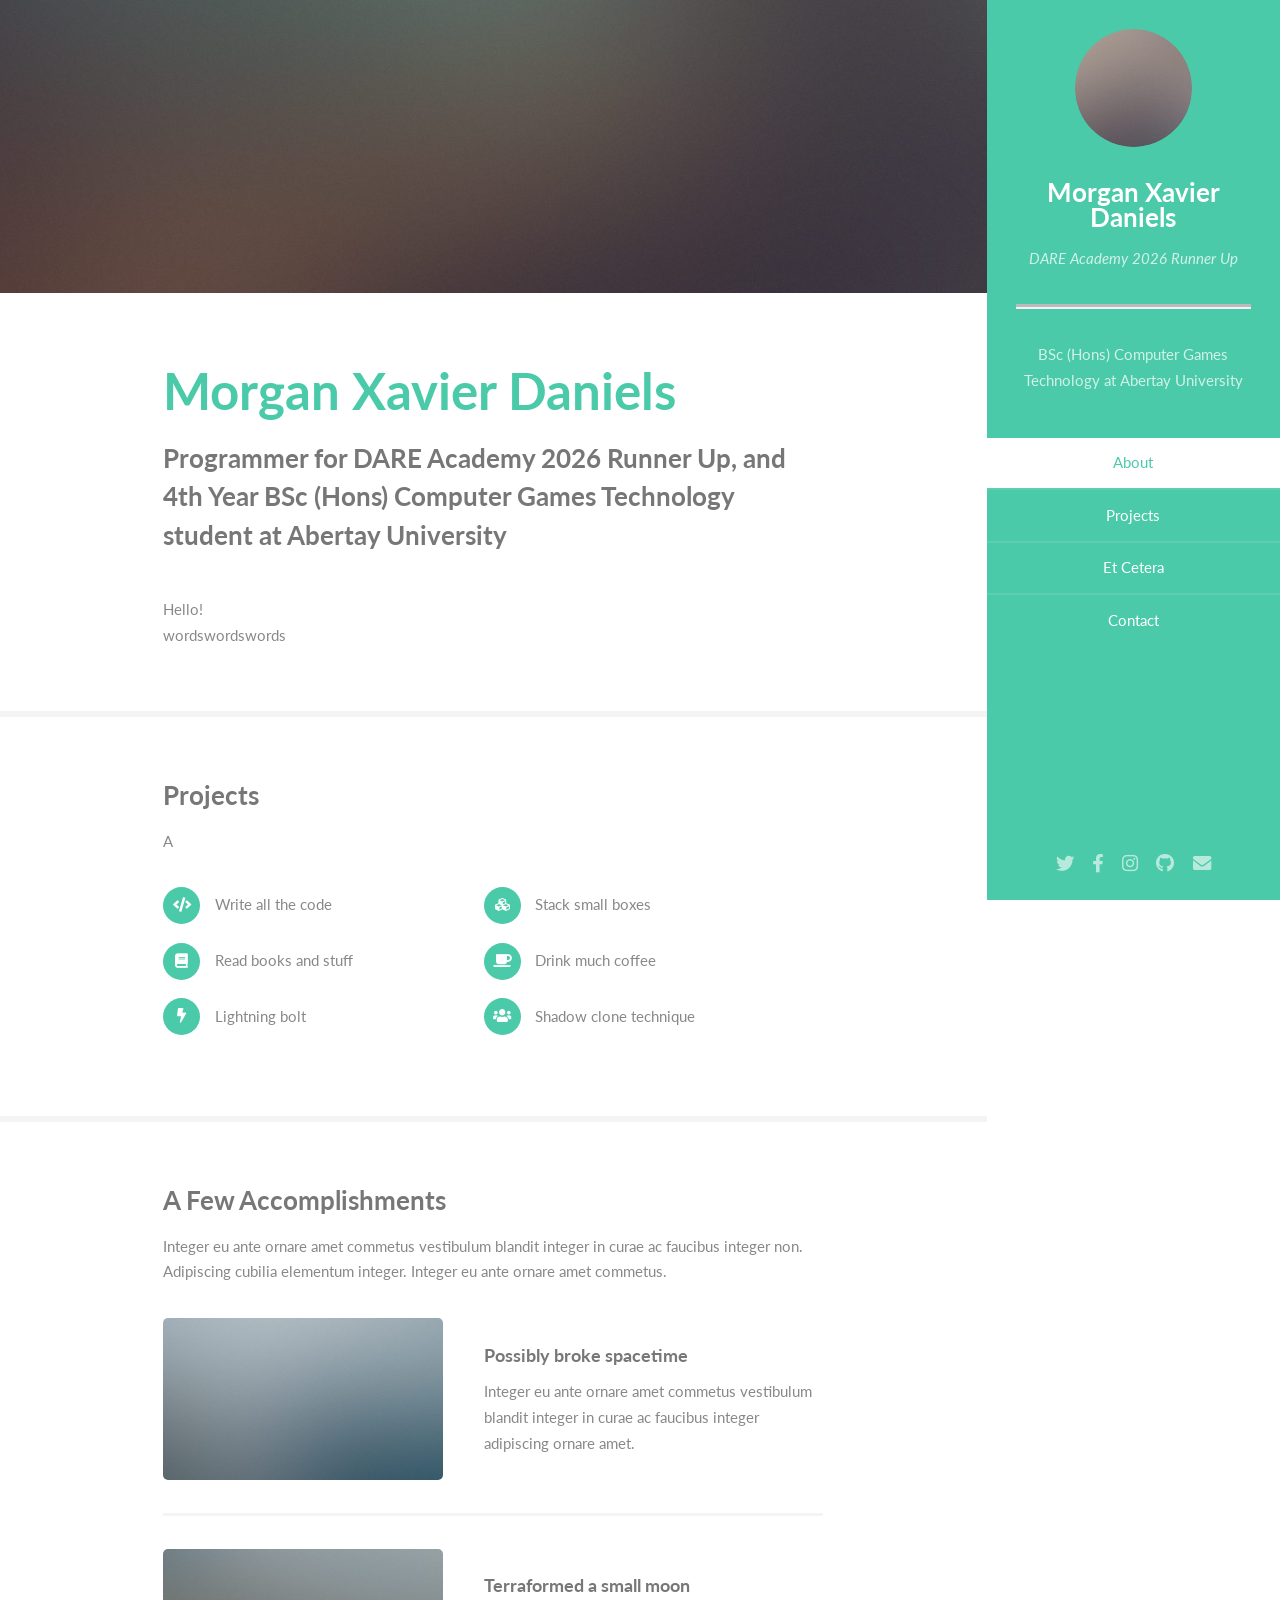
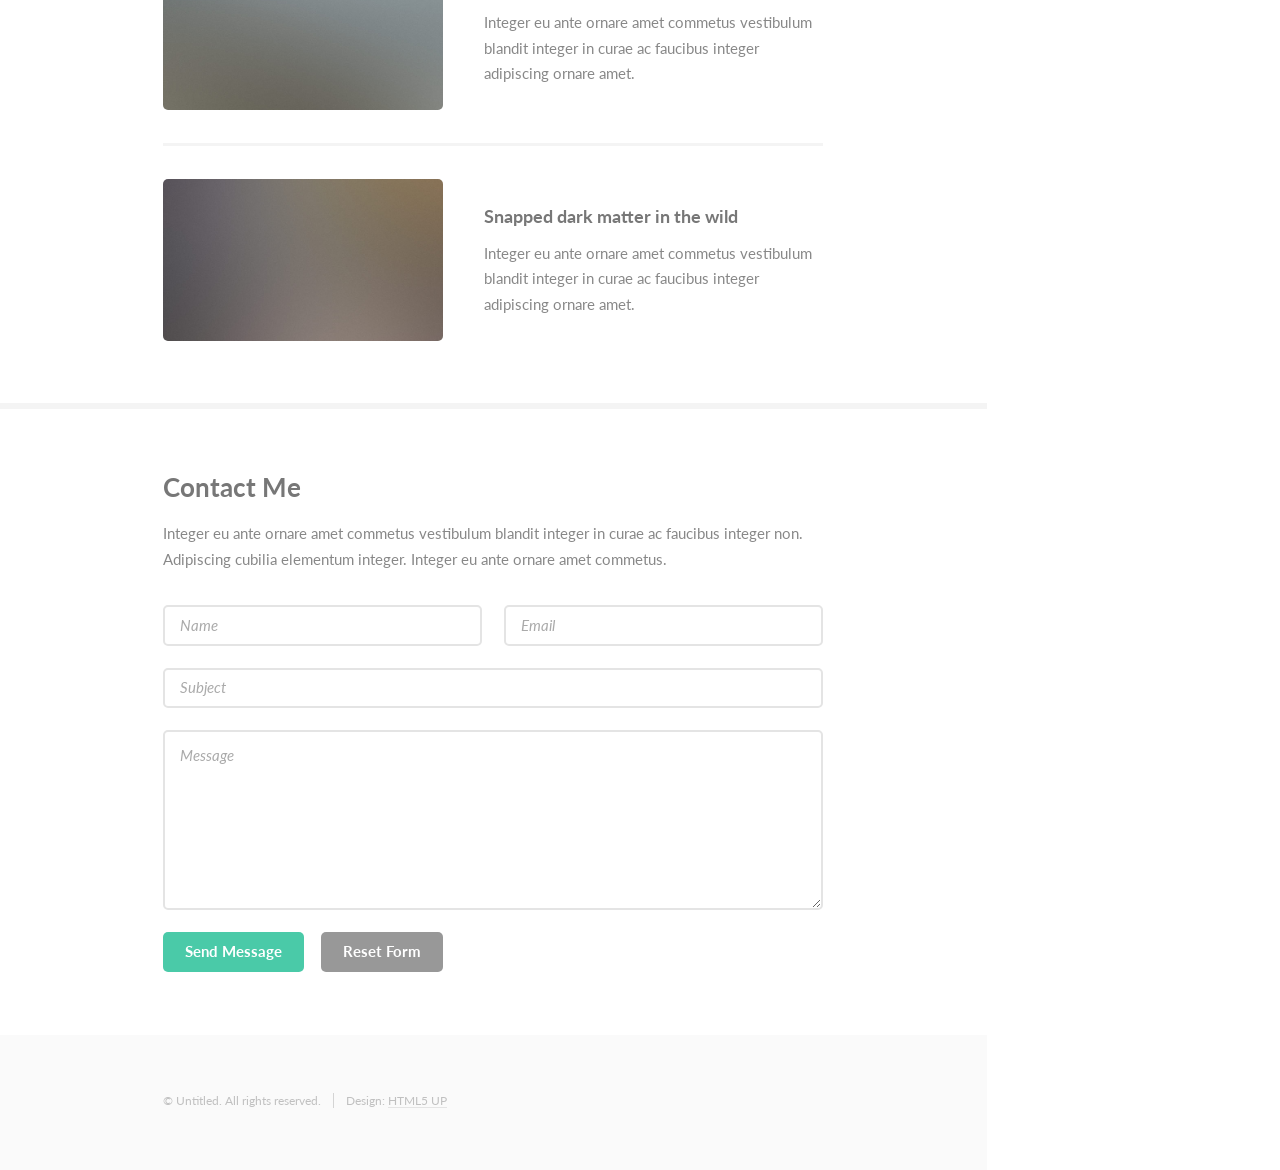
==== index.html @ 8566d4c2 "Update index.html Some text changes, testing that new divider change" ====
<!DOCTYPE HTML>
<!--
	Read Only by HTML5 UP
	html5up.net | @ajlkn
	Free for personal and commercial use under the CCA 3.0 license (html5up.net/license)
-->
<html>
	<head>
		<title>Read Only by HTML5 UP</title>
		<meta charset="utf-8" />
		<meta name="viewport" content="width=device-width, initial-scale=1, user-scalable=no" />
		<link rel="stylesheet" href="ReadOnly/assets/css/main.css" />
	</head>
	<body class="is-preload">

		<!-- Header -->
			<section id="header">
				<header>
					<span class="image avatar"><img src="ReadOnly/images/avatar.jpg" alt="" /></span>
					<h1 id="logo"><a href="#">Morgan Xavier Daniels</a></h1>
					<p>DARE Academy 2026 Runner Up<br />
					<hr class="IntroDivider">
					BSc (Hons) Computer Games Technology at Abertay University</p>
				</header>
				<nav id="nav">
					<ul>
						<li><a href="#one" class="active">About</a></li>
						<li><a href="#two">Projects</a></li>
						<li><a href="#three">Et Cetera</a></li>
						<li><a href="#four">Contact</a></li>
					</ul>
				</nav>
				<footer>
					<ul class="icons">
						<li><a href="#" class="icon brands fa-twitter"><span class="label">Twitter</span></a></li>
						<li><a href="#" class="icon brands fa-facebook-f"><span class="label">Facebook</span></a></li>
						<li><a href="#" class="icon brands fa-instagram"><span class="label">Instagram</span></a></li>
						<li><a href="#" class="icon brands fa-github"><span class="label">Github</span></a></li>
						<li><a href="#" class="icon solid fa-envelope"><span class="label">Email</span></a></li>
					</ul>
				</footer>
			</section>

		<!-- Wrapper -->
			<div id="wrapper">

				<!-- Main -->
					<div id="main">

						<!-- One -->
							<section id="one">
								<div class="image main" data-position="center">
									<img src="ReadOnly/images/banner.jpg" alt="" />
								</div>
								<div class="container">
									<header class="major">
										<h2>Morgan Xavier Daniels</h2>
										<p>Programmer for DARE Academy 2026 Runner Up, and 4th Year BSc (Hons) Computer Games Technology student at Abertay University<br /></p>
									</header>
									<p>Hello!<br/>wordswordswords</p>
								</div>
							</section>

						<!-- Two -->
							<section id="two">
								<div class="container">
									<h3>Projects</h3>
									<p>A </p>
									<ul class="feature-icons">
										<li class="icon solid fa-code">Write all the code</li>
										<li class="icon solid fa-cubes">Stack small boxes</li>
										<li class="icon solid fa-book">Read books and stuff</li>
										<li class="icon solid fa-coffee">Drink much coffee</li>
										<li class="icon solid fa-bolt">Lightning bolt</li>
										<li class="icon solid fa-users">Shadow clone technique</li>
									</ul>
								</div>
							</section>

						<!-- Three -->
							<section id="three">
								<div class="container">
									<h3>A Few Accomplishments</h3>
									<p>Integer eu ante ornare amet commetus vestibulum blandit integer in curae ac faucibus integer non. Adipiscing cubilia elementum integer. Integer eu ante ornare amet commetus.</p>
									<div class="features">
										<article>
											<a href="#" class="image"><img src="ReadOnly/images/pic01.jpg" alt="" /></a>
											<div class="inner">
												<h4>Possibly broke spacetime</h4>
												<p>Integer eu ante ornare amet commetus vestibulum blandit integer in curae ac faucibus integer adipiscing ornare amet.</p>
											</div>
										</article>
										<article>
											<a href="#" class="image"><img src="ReadOnly/images/pic02.jpg" alt="" /></a>
											<div class="inner">
												<h4>Terraformed a small moon</h4>
												<p>Integer eu ante ornare amet commetus vestibulum blandit integer in curae ac faucibus integer adipiscing ornare amet.</p>
											</div>
										</article>
										<article>
											<a href="#" class="image"><img src="ReadOnly/images/pic03.jpg" alt="" /></a>
											<div class="inner">
												<h4>Snapped dark matter in the wild</h4>
												<p>Integer eu ante ornare amet commetus vestibulum blandit integer in curae ac faucibus integer adipiscing ornare amet.</p>
											</div>
										</article>
									</div>
								</div>
							</section>

						<!-- Four -->
							<section id="four">
								<div class="container">
									<h3>Contact Me</h3>
									<p>Integer eu ante ornare amet commetus vestibulum blandit integer in curae ac faucibus integer non. Adipiscing cubilia elementum integer. Integer eu ante ornare amet commetus.</p>
									<form method="post" action="#">
										<div class="row gtr-uniform">
											<div class="col-6 col-12-xsmall"><input type="text" name="name" id="name" placeholder="Name" /></div>
											<div class="col-6 col-12-xsmall"><input type="email" name="email" id="email" placeholder="Email" /></div>
											<div class="col-12"><input type="text" name="subject" id="subject" placeholder="Subject" /></div>
											<div class="col-12"><textarea name="message" id="message" placeholder="Message" rows="6"></textarea></div>
											<div class="col-12">
												<ul class="actions">
													<li><input type="submit" class="primary" value="Send Message" /></li>
													<li><input type="reset" value="Reset Form" /></li>
												</ul>
											</div>
										</div>
									</form>
								</div>
							</section>

						<!-- Five -->
						<!--
							<section id="five">
								<div class="container">
									<h3>Elements</h3>

									<section>
            
										<h4>Text</h4>
										<p>This is <b>bold</b> and this is <strong>strong</strong>. This is <i>italic</i> and this is <em>emphasized</em>.
										This is <sup>superscript</sup> text and this is <sub>subscript</sub> text.
										This is <u>underlined</u> and this is code: <code>for (;;) { ... }</code>. Finally, <a href="#">this is a link</a>.</p>
										<hr />
										<header>
											<h4>Heading with a Subtitle</h4>
											<p>Lorem ipsum dolor sit amet nullam id egestas urna aliquam</p>
										</header>
										<p>Nunc lacinia ante nunc ac lobortis. Interdum adipiscing gravida odio porttitor sem non mi integer non faucibus ornare mi ut ante amet placerat aliquet. Volutpat eu sed ante lacinia sapien lorem accumsan varius montes viverra nibh in adipiscing blandit tempus accumsan.</p>
										<header>
											<h5>Heading with a Subtitle</h5>
											<p>Lorem ipsum dolor sit amet nullam id egestas urna aliquam</p>
										</header>
										<p>Nunc lacinia ante nunc ac lobortis. Interdum adipiscing gravida odio porttitor sem non mi integer non faucibus ornare mi ut ante amet placerat aliquet. Volutpat eu sed ante lacinia sapien lorem accumsan varius montes viverra nibh in adipiscing blandit tempus accumsan.</p>
										<hr />
										<h2>Heading Level 2</h2>
										<h3>Heading Level 3</h3>
										<h4>Heading Level 4</h4>
										<h5>Heading Level 5</h5>
										<h6>Heading Level 6</h6>
										<hr />
										<h5>Blockquote</h5>
										<blockquote>Fringilla nisl. Donec accumsan interdum nisi, quis tincidunt felis sagittis eget tempus euismod. Vestibulum ante ipsum primis in faucibus vestibulum. Blandit adipiscing eu felis iaculis volutpat ac adipiscing accumsan faucibus. Vestibulum ante ipsum primis in faucibus lorem ipsum dolor sit amet nullam adipiscing eu felis.</blockquote>
										<h5>Preformatted</h5>
										<pre><code>i = 0;

while (!deck.isInOrder()) {
    print 'Iteration ' + i;
    deck.shuffle();
    i++;
}

print 'It took ' + i + ' iterations to sort the deck.';</code></pre>
									</section>

									<section>
										<h4>Lists</h4>
										<div class="row">
											<div class="col-6 col-12-xsmall">
												<h5>Unordered</h5>
												<ul>
													<li>Dolor pulvinar etiam magna etiam.</li>
													<li>Sagittis adipiscing lorem eleifend.</li>
													<li>Felis enim feugiat dolore viverra.</li>
												</ul>
												<h5>Alternate</h5>
												<ul class="alt">
													<li>Dolor pulvinar etiam magna etiam.</li>
													<li>Sagittis adipiscing lorem eleifend.</li>
													<li>Felis enim feugiat dolore viverra.</li>
												</ul>
											</div>
											<div class="col-6 col-12-xsmall">
												<h5>Ordered</h5>
												<ol>
													<li>Dolor pulvinar etiam magna etiam.</li>
													<li>Etiam vel felis at lorem sed viverra.</li>
													<li>Felis enim feugiat dolore viverra.</li>
													<li>Dolor pulvinar etiam magna etiam.</li>
													<li>Etiam vel felis at lorem sed viverra.</li>
													<li>Felis enim feugiat dolore viverra.</li>
												</ol>
												<h5>Icons</h5>
												<ul class="icons">
													<li><a href="#" class="icon brands fa-twitter"><span class="label">Twitter</span></a></li>
													<li><a href="#" class="icon brands fa-facebook-f"><span class="label">Facebook</span></a></li>
													<li><a href="#" class="icon brands fa-instagram"><span class="label">Instagram</span></a></li>
													<li><a href="#" class="icon brands fa-github"><span class="label">Github</span></a></li>
													<li><a href="#" class="icon brands fa-dribbble"><span class="label">Dribbble</span></a></li>
													<li><a href="#" class="icon brands fa-tumblr"><span class="label">Tumblr</span></a></li>
												</ul>
											</div>
										</div>
										<h5>Actions</h5>
										<ul class="actions">
											<li><a href="#" class="button primary">Default</a></li>
											<li><a href="#" class="button">Default</a></li>
											<li><a href="#" class="button alt">Default</a></li>
										</ul>
										<ul class="actions small">
											<li><a href="#" class="button primary small">Small</a></li>
											<li><a href="#" class="button small">Small</a></li>
											<li><a href="#" class="button alt small">Small</a></li>
										</ul>
										<div class="row">
											<div class="col-3 col-6-medium col-12-xsmall">
												<ul class="actions stacked">
													<li><a href="#" class="button primary">Default</a></li>
													<li><a href="#" class="button">Default</a></li>
													<li><a href="#" class="button alt">Default</a></li>
												</ul>
											</div>
											<div class="col-3 col-6 col-12-xsmall">
												<ul class="actions stacked">
													<li><a href="#" class="button primary small">Small</a></li>
													<li><a href="#" class="button small">Small</a></li>
													<li><a href="#" class="button alt small">Small</a></li>
												</ul>
											</div>
											<div class="col-3 col-6-medium col-12-xsmall">
												<ul class="actions stacked">
													<li><a href="#" class="button primary fit">Default</a></li>
													<li><a href="#" class="button fit">Default</a></li>
													<li><a href="#" class="button alt fit">Default</a></li>
												</ul>
											</div>
											<div class="col-3 col-6-medium col-12-xsmall">
												<ul class="actions stacked">
													<li><a href="#" class="button primary small fit">Small</a></li>
													<li><a href="#" class="button small fit">Small</a></li>
													<li><a href="#" class="button alt small fit">Small</a></li>
												</ul>
											</div>
										</div>
									</section>

									<section>
										<h4>Table</h4>
										<h5>Default</h5>
										<div class="table-wrapper">
											<table>
												<thead>
													<tr>
														<th>Name</th>
														<th>Description</th>
														<th>Price</th>
													</tr>
												</thead>
												<tbody>
													<tr>
														<td>Item One</td>
														<td>Ante turpis integer aliquet porttitor.</td>
														<td>29.99</td>
													</tr>
													<tr>
														<td>Item Two</td>
														<td>Vis ac commodo adipiscing arcu aliquet.</td>
														<td>19.99</td>
													</tr>
													<tr>
														<td>Item Three</td>
														<td> Morbi faucibus arcu accumsan lorem.</td>
														<td>29.99</td>
													</tr>
													<tr>
														<td>Item Four</td>
														<td>Vitae integer tempus condimentum.</td>
														<td>19.99</td>
													</tr>
													<tr>
														<td>Item Five</td>
														<td>Ante turpis integer aliquet porttitor.</td>
														<td>29.99</td>
													</tr>
												</tbody>
												<tfoot>
													<tr>
														<td colspan="2"></td>
														<td>100.00</td>
													</tr>
												</tfoot>
											</table>
										</div>

										<h5>Alternate</h5>
										<div class="table-wrapper">
											<table class="alt">
												<thead>
													<tr>
														<th>Name</th>
														<th>Description</th>
														<th>Price</th>
													</tr>
												</thead>
												<tbody>
													<tr>
														<td>Item One</td>
														<td>Ante turpis integer aliquet porttitor.</td>
														<td>29.99</td>
													</tr>
													<tr>
														<td>Item Two</td>
														<td>Vis ac commodo adipiscing arcu aliquet.</td>
														<td>19.99</td>
													</tr>
													<tr>
														<td>Item Three</td>
														<td> Morbi faucibus arcu accumsan lorem.</td>
														<td>29.99</td>
													</tr>
													<tr>
														<td>Item Four</td>
														<td>Vitae integer tempus condimentum.</td>
														<td>19.99</td>
													</tr>
													<tr>
														<td>Item Five</td>
														<td>Ante turpis integer aliquet porttitor.</td>
														<td>29.99</td>
													</tr>
												</tbody>
												<tfoot>
													<tr>
														<td colspan="2"></td>
														<td>100.00</td>
													</tr>
												</tfoot>
											</table>
										</div>
									</section>

									<section>
										<h4>Buttons</h4>
										<ul class="actions">
											<li><a href="#" class="button primary">Primary</a></li>
											<li><a href="#" class="button">Default</a></li>
											<li><a href="#" class="button alt">Alternate</a></li>
										</ul>
										<ul class="actions">
											<li><a href="#" class="button primary large">Large</a></li>
											<li><a href="#" class="button">Default</a></li>
											<li><a href="#" class="button alt small">Small</a></li>
										</ul>
										<ul class="actions fit">
											<li><a href="#" class="button primary fit">Fit</a></li>
											<li><a href="#" class="button fit">Fit</a></li>
											<li><a href="#" class="button alt fit">Fit</a></li>
										</ul>
										<ul class="actions fit small">
											<li><a href="#" class="button primary fit small">Fit + Small</a></li>
											<li><a href="#" class="button fit small">Fit + Small</a></li>
											<li><a href="#" class="button alt fit small">Fit + Small</a></li>
										</ul>
										<ul class="actions">
											<li><a href="#" class="button primary icon solid fa-download">Icon</a></li>
											<li><a href="#" class="button icon solid fa-download">Icon</a></li>
											<li><a href="#" class="button alt icon solid fa-check">Icon</a></li>
										</ul>
										<ul class="actions">
											<li><span class="button primary disabled">Primary</span></li>
											<li><span class="button disabled">Default</span></li>
											<li><span class="button alt disabled">Alternate</span></li>
										</ul>
									</section>

									<section>
										<h4>Form</h4>
										<form method="post" action="#">
											<div class="row gtr-uniform">
												<div class="col-6 col-12-xsmall">
													<input type="text" name="demo-name" id="demo-name" value="" placeholder="Name" />
												</div>
												<div class="col-6 col-12-xsmall">
													<input type="email" name="demo-email" id="demo-email" value="" placeholder="Email" />
												</div>
												<div class="col-12">
													<select name="demo-category" id="demo-category">
														<option value="">- Category -</option>
														<option value="1">Manufacturing</option>
														<option value="1">Shipping</option>
														<option value="1">Administration</option>
														<option value="1">Human Resources</option>
													</select>
												</div>
												<div class="col-4 col-12-medium">
													<input type="radio" id="demo-priority-low" name="demo-priority" checked>
													<label for="demo-priority-low">Low Priority</label>
												</div>
												<div class="col-4 col-12-medium">
													<input type="radio" id="demo-priority-normal" name="demo-priority">
													<label for="demo-priority-normal">Normal Priority</label>
												</div>
												<div class="col-4 col-12-medium">
													<input type="radio" id="demo-priority-high" name="demo-priority">
													<label for="demo-priority-high">High Priority</label>
												</div>
												<div class="col-6 col-12-medium">
													<input type="checkbox" id="demo-copy" name="demo-copy">
													<label for="demo-copy">Email me a copy of this message</label>
												</div>
												<div class="col-6 col-12-medium">
													<input type="checkbox" id="demo-human" name="demo-human" checked>
													<label for="demo-human">I am a human and not a robot</label>
												</div>
												<div class="col-12">
													<textarea name="demo-message" id="demo-message" placeholder="Enter your message" rows="6"></textarea>
												</div>
												<div class="col-12">
													<ul class="actions">
														<li><input type="submit" value="Send Message" /></li>
														<li><input type="reset" value="Reset" class="alt" /></li>
													</ul>
												</div>
											</div>
										</form>
									</section>

									<section>
										<h4>Image</h4>
										<h5>Fit</h5>
										<span class="image fit"><img src="ReadOnly/images/banner.jpg" alt="" /></span>
										<div class="box alt">
											<div class="row gtr-50 gtr-uniform">
												<div class="col-4"><span class="image fit"><img src="ReadOnly/images/pic01.jpg" alt="" /></span></div>
												<div class="col-4"><span class="image fit"><img src="ReadOnly/images/pic02.jpg" alt="" /></span></div>
												<div class="col-4"><span class="image fit"><img src="ReadOnly/images/pic03.jpg" alt="" /></span></div>
												<div class="col-4"><span class="image fit"><img src="ReadOnly/images/pic02.jpg" alt="" /></span></div>
												<div class="col-4"><span class="image fit"><img src="ReadOnly/images/pic03.jpg" alt="" /></span></div>
												<div class="col-4"><span class="image fit"><img src="ReadOnly/images/pic01.jpg" alt="" /></span></div>
												<div class="col-4"><span class="image fit"><img src="ReadOnly/images/pic03.jpg" alt="" /></span></div>
												<div class="col-4"><span class="image fit"><img src="ReadOnly/images/pic01.jpg" alt="" /></span></div>
												<div class="col-4"><span class="image fit"><img src="ReadOnly/images/pic02.jpg" alt="" /></span></div>
											</div>
										</div>
										<h5>Left &amp; Right</h5>
										<p><span class="image left"><img src="ReadOnly/images/avatar.jpg" alt="" /></span>Fringilla nisl. Donec accumsan interdum nisi, quis tincidunt felis sagittis eget. tempus euismod. Vestibulum ante ipsum primis in faucibus vestibulum. Blandit adipiscing eu felis iaculis volutpat ac adipiscing accumsan eu faucibus. Integer ac pellentesque praesent tincidunt felis sagittis eget. tempus euismod. Vestibulum ante ipsum primis in faucibus vestibulum. Blandit adipiscing eu felis iaculis volutpat ac adipiscing accumsan eu faucibus. Integer ac pellentesque praesent. Donec accumsan interdum nisi, quis tincidunt felis sagittis eget. tempus euismod. Vestibulum ante ipsum primis in faucibus vestibulum. Blandit adipiscing eu felis iaculis volutpat ac adipiscing accumsan eu faucibus. Integer ac pellentesque praesent tincidunt felis sagittis eget. tempus euismod. Vestibulum ante ipsum primis in faucibus vestibulum. Blandit adipiscing eu felis iaculis volutpat ac adipiscing accumsan eu faucibus. Integer ac pellentesque praesent.</p>
										<p><span class="image right"><img src="ReadOnly/images/avatar.jpg" alt="" /></span>Fringilla nisl. Donec accumsan interdum nisi, quis tincidunt felis sagittis eget. tempus euismod. Vestibulum ante ipsum primis in faucibus vestibulum. Blandit adipiscing eu felis iaculis volutpat ac adipiscing accumsan eu faucibus. Integer ac pellentesque praesent tincidunt felis sagittis eget. tempus euismod. Vestibulum ante ipsum primis in faucibus vestibulum. Blandit adipiscing eu felis iaculis volutpat ac adipiscing accumsan eu faucibus. Integer ac pellentesque praesent. Donec accumsan interdum nisi, quis tincidunt felis sagittis eget. tempus euismod. Vestibulum ante ipsum primis in faucibus vestibulum. Blandit adipiscing eu felis iaculis volutpat ac adipiscing accumsan eu faucibus. Integer ac pellentesque praesent tincidunt felis sagittis eget. tempus euismod. Vestibulum ante ipsum primis in faucibus vestibulum. Blandit adipiscing eu felis iaculis volutpat ac adipiscing accumsan eu faucibus. Integer ac pellentesque praesent.</p>
									</section>

								</div>
							</section>
						-->

					</div>

				<!-- Footer -->
					<section id="footer">
						<div class="container">
							<ul class="copyright">
								<li>&copy; Untitled. All rights reserved.</li><li>Design: <a href="http://html5up.net">HTML5 UP</a></li>
							</ul>
						</div>
					</section>

			</div>

		<!-- Scripts -->
			<script src="ReadOnly/assets/js/jquery.min.js"></script>
			<script src="ReadOnly/assets/js/jquery.scrollex.min.js"></script>
			<script src="ReadOnly,assets/js/jquery.scrolly.min.js"></script>
			<script src="ReadOnly/assets/js/browser.min.js"></script>
			<script src="ReadOnly/assets/js/breakpoints.min.js"></script>
			<script src="ReadOnly/assets/js/util.js"></script>
			<script src="ReadOnly/assets/js/main.js"></script>

	</body>
</html>
---- ReadOnly/assets/css/main.css ----
@import url("fontawesome-all.min.css");
@import url("https://fonts.googleapis.com/css?family=Lato:400,400italic,700,700italic|Source+Code+Pro:400");

/*
	Read Only by HTML5 UP
	html5up.net | @ajlkn
	Free for personal and commercial use under the CCA 3.0 license (html5up.net/license)
*/

html, body, div, span, applet, object,
iframe, h1, h2, h3, h4, h5, h6, p, blockquote,
pre, a, abbr, acronym, address, big, cite,
code, del, dfn, em, img, ins, kbd, q, s, samp,
small, strike, strong, sub, sup, tt, var, b,
u, i, center, dl, dt, dd, ol, ul, li, fieldset,
form, label, legend, table, caption, tbody,
tfoot, thead, tr, th, td, article, aside,
canvas, details, embed, figure, figcaption,
footer, header, hgroup, menu, nav, output, ruby,
section, summary, time, mark, audio, video {
	margin: 0;
	padding: 0;
	border: 0;
	font-size: 100%;
	font: inherit;
	vertical-align: baseline;}

article, aside, details, figcaption, figure,
footer, header, hgroup, menu, nav, section {
	display: block;}

hr.IntroDivider /*Added this as rather than sift through a bunch of uncommented classes, id rather do one I dont need to find and just know it does what it says on the tin.*/
{
	border-top: 3px solid #bbb;
}

body {
	line-height: 1;
}

ol, ul {
	list-style: none;
}

blockquote, q {
	quotes: none;
}

	blockquote:before, blockquote:after, q:before, q:after {
		content: '';
		content: none;
	}

table {
	border-collapse: collapse;
	border-spacing: 0;
}

body {
	-webkit-text-size-adjust: none;
}

mark {
	background-color: transparent;
	color: inherit;
}

input::-moz-focus-inner {
	border: 0;
	padding: 0;
}

input, select, textarea {
	-moz-appearance: none;
	-webkit-appearance: none;
	-ms-appearance: none;
	appearance: none;
}

/* Basic */

	html {
		box-sizing: border-box;
	}

	*, *:before, *:after {
		box-sizing: inherit;
	}

	body {
		background: #fff;
	}

		body.is-preload *, body.is-preload *:before, body.is-preload *:after {
			-moz-animation: none !important;
			-webkit-animation: none !important;
			-ms-animation: none !important;
			animation: none !important;
			-moz-transition: none !important;
			-webkit-transition: none !important;
			-ms-transition: none !important;
			transition: none !important;
		}

	body, input, select, textarea {
		color: #888;
		font-family: "Lato", sans-serif;
		font-size: 16pt;
		font-weight: 400;
		line-height: 1.75em;
	}

	a {
		-moz-transition: color 0.2s ease-in-out, border-color 0.2s ease-in-out;
		-webkit-transition: color 0.2s ease-in-out, border-color 0.2s ease-in-out;
		-ms-transition: color 0.2s ease-in-out, border-color 0.2s ease-in-out;
		transition: color 0.2s ease-in-out, border-color 0.2s ease-in-out;
		border-bottom: solid 1px #e4e4e4;
		color: inherit;
		text-decoration: none;
	}

		a:hover {
			border-bottom-color: transparent;
			color: #4acaa8 !important;
		}

	strong, b {
		color: #777;
		font-weight: 700;
	}

	em, i {
		font-style: italic;
	}

	p {
		margin: 0 0 2.25em 0;
	}

	h1, h2, h3, h4, h5, h6 {
		color: #777;
		font-weight: 700;
		line-height: 1em;
		margin: 0 0 0.5625em 0;
	}

		h1 a, h2 a, h3 a, h4 a, h5 a, h6 a {
			border: 0;
			color: inherit;
			text-decoration: none;
		}

	h2 {
		font-size: 2em;
		line-height: 1.5em;
	}

	h3 {
		font-size: 1.75em;
		line-height: 1.5em;
	}

	h4 {
		font-size: 1.25em;
		line-height: 1.5em;
	}

	h5 {
		font-size: 0.9em;
		line-height: 1.5em;
	}

	h6 {
		font-size: 0.7em;
		line-height: 1.5em;
	}

	sub {
		font-size: 0.8em;
		position: relative;
		top: 0.5em;
	}

	sup {
		font-size: 0.8em;
		position: relative;
		top: -0.5em;
	}

	hr {
		border: 0;
		border-bottom: solid 2px #f4f4f4;
		margin: 2.25em 0;
	}

		hr.major {
			margin: 3.375em 0;
		}

	blockquote {
		border-left: solid 8px #e4e4e4;
		font-style: italic;
		margin: 0 0 2.25em 0;
		padding: 0.5em 0 0.5em 2em;
	}

	code {
		background: #555;
		border-radius: 5px;
		color: #fff;
		font-family: "Source Code Pro", monospace;
		font-size: 0.9em;
		margin: 0 0.25em;
		padding: 0.25em 0.65em;
	}

	pre {
		font-family: "Source Code Pro", monospace;
		font-size: 0.9em;
		margin: 0 0 2.25em 0;
	}

		pre code {
			-webkit-overflow-scrolling: touch;
			display: block;
			line-height: 1.5em;
			overflow-x: auto;
			padding: 1em 1.5em;
		}

	.align-left {
		text-align: left;
	}

	.align-center {
		text-align: center;
	}

	.align-right {
		text-align: right;
	}

/* Row */

	.row {
		display: flex;
		flex-wrap: wrap;
		box-sizing: border-box;
		align-items: stretch;
	}

		.row > * {
			box-sizing: border-box;
		}

		.row.gtr-uniform > * > :last-child {
			margin-bottom: 0;
		}

		.row.aln-left {
			justify-content: flex-start;
		}

		.row.aln-center {
			justify-content: center;
		}

		.row.aln-right {
			justify-content: flex-end;
		}

		.row.aln-top {
			align-items: flex-start;
		}

		.row.aln-middle {
			align-items: center;
		}

		.row.aln-bottom {
			align-items: flex-end;
		}

		.row > .imp {
			order: -1;
		}

		.row > .col-1 {
			width: 8.33333%;
		}

		.row > .off-1 {
			margin-left: 8.33333%;
		}

		.row > .col-2 {
			width: 16.66667%;
		}

		.row > .off-2 {
			margin-left: 16.66667%;
		}

		.row > .col-3 {
			width: 25%;
		}

		.row > .off-3 {
			margin-left: 25%;
		}

		.row > .col-4 {
			width: 33.33333%;
		}

		.row > .off-4 {
			margin-left: 33.33333%;
		}

		.row > .col-5 {
			width: 41.66667%;
		}

		.row > .off-5 {
			margin-left: 41.66667%;
		}

		.row > .col-6 {
			width: 50%;
		}

		.row > .off-6 {
			margin-left: 50%;
		}

		.row > .col-7 {
			width: 58.33333%;
		}

		.row > .off-7 {
			margin-left: 58.33333%;
		}

		.row > .col-8 {
			width: 66.66667%;
		}

		.row > .off-8 {
			margin-left: 66.66667%;
		}

		.row > .col-9 {
			width: 75%;
		}

		.row > .off-9 {
			margin-left: 75%;
		}

		.row > .col-10 {
			width: 83.33333%;
		}

		.row > .off-10 {
			margin-left: 83.33333%;
		}

		.row > .col-11 {
			width: 91.66667%;
		}

		.row > .off-11 {
			margin-left: 91.66667%;
		}

		.row > .col-12 {
			width: 100%;
		}

		.row > .off-12 {
			margin-left: 100%;
		}

		.row.gtr-0 {
			margin-top: 0;
			margin-left: 0em;
		}

			.row.gtr-0 > * {
				padding: 0 0 0 0em;
			}

			.row.gtr-0.gtr-uniform {
				margin-top: 0em;
			}

				.row.gtr-0.gtr-uniform > * {
					padding-top: 0em;
				}

		.row.gtr-25 {
			margin-top: 0;
			margin-left: -0.5em;
		}

			.row.gtr-25 > * {
				padding: 0 0 0 0.5em;
			}

			.row.gtr-25.gtr-uniform {
				margin-top: -0.5em;
			}

				.row.gtr-25.gtr-uniform > * {
					padding-top: 0.5em;
				}

		.row.gtr-50 {
			margin-top: 0;
			margin-left: -1em;
		}

			.row.gtr-50 > * {
				padding: 0 0 0 1em;
			}

			.row.gtr-50.gtr-uniform {
				margin-top: -1em;
			}

				.row.gtr-50.gtr-uniform > * {
					padding-top: 1em;
				}

		.row {
			margin-top: 0;
			margin-left: -2em;
		}

			.row > * {
				padding: 0 0 0 2em;
			}

			.row.gtr-uniform {
				margin-top: -2em;
			}

				.row.gtr-uniform > * {
					padding-top: 2em;
				}

		.row.gtr-150 {
			margin-top: 0;
			margin-left: -3em;
		}

			.row.gtr-150 > * {
				padding: 0 0 0 3em;
			}

			.row.gtr-150.gtr-uniform {
				margin-top: -3em;
			}

				.row.gtr-150.gtr-uniform > * {
					padding-top: 3em;
				}

		.row.gtr-200 {
			margin-top: 0;
			margin-left: -4em;
		}

			.row.gtr-200 > * {
				padding: 0 0 0 4em;
			}

			.row.gtr-200.gtr-uniform {
				margin-top: -4em;
			}

				.row.gtr-200.gtr-uniform > * {
					padding-top: 4em;
				}

		@media screen and (max-width: 1680px) {

			.row {
				display: flex;
				flex-wrap: wrap;
				box-sizing: border-box;
				align-items: stretch;
			}

				.row > * {
					box-sizing: border-box;
				}

				.row.gtr-uniform > * > :last-child {
					margin-bottom: 0;
				}

				.row.aln-left {
					justify-content: flex-start;
				}

				.row.aln-center {
					justify-content: center;
				}

				.row.aln-right {
					justify-content: flex-end;
				}

				.row.aln-top {
					align-items: flex-start;
				}

				.row.aln-middle {
					align-items: center;
				}

				.row.aln-bottom {
					align-items: flex-end;
				}

				.row > .imp-xlarge {
					order: -1;
				}

				.row > .col-1-xlarge {
					width: 8.33333%;
				}

				.row > .off-1-xlarge {
					margin-left: 8.33333%;
				}

				.row > .col-2-xlarge {
					width: 16.66667%;
				}

				.row > .off-2-xlarge {
					margin-left: 16.66667%;
				}

				.row > .col-3-xlarge {
					width: 25%;
				}

				.row > .off-3-xlarge {
					margin-left: 25%;
				}

				.row > .col-4-xlarge {
					width: 33.33333%;
				}

				.row > .off-4-xlarge {
					margin-left: 33.33333%;
				}

				.row > .col-5-xlarge {
					width: 41.66667%;
				}

				.row > .off-5-xlarge {
					margin-left: 41.66667%;
				}

				.row > .col-6-xlarge {
					width: 50%;
				}

				.row > .off-6-xlarge {
					margin-left: 50%;
				}

				.row > .col-7-xlarge {
					width: 58.33333%;
				}

				.row > .off-7-xlarge {
					margin-left: 58.33333%;
				}

				.row > .col-8-xlarge {
					width: 66.66667%;
				}

				.row > .off-8-xlarge {
					margin-left: 66.66667%;
				}

				.row > .col-9-xlarge {
					width: 75%;
				}

				.row > .off-9-xlarge {
					margin-left: 75%;
				}

				.row > .col-10-xlarge {
					width: 83.33333%;
				}

				.row > .off-10-xlarge {
					margin-left: 83.33333%;
				}

				.row > .col-11-xlarge {
					width: 91.66667%;
				}

				.row > .off-11-xlarge {
					margin-left: 91.66667%;
				}

				.row > .col-12-xlarge {
					width: 100%;
				}

				.row > .off-12-xlarge {
					margin-left: 100%;
				}

				.row.gtr-0 {
					margin-top: 0;
					margin-left: 0em;
				}

					.row.gtr-0 > * {
						padding: 0 0 0 0em;
					}

					.row.gtr-0.gtr-uniform {
						margin-top: 0em;
					}

						.row.gtr-0.gtr-uniform > * {
							padding-top: 0em;
						}

				.row.gtr-25 {
					margin-top: 0;
					margin-left: -0.5em;
				}

					.row.gtr-25 > * {
						padding: 0 0 0 0.5em;
					}

					.row.gtr-25.gtr-uniform {
						margin-top: -0.5em;
					}

						.row.gtr-25.gtr-uniform > * {
							padding-top: 0.5em;
						}

				.row.gtr-50 {
					margin-top: 0;
					margin-left: -1em;
				}

					.row.gtr-50 > * {
						padding: 0 0 0 1em;
					}

					.row.gtr-50.gtr-uniform {
						margin-top: -1em;
					}

						.row.gtr-50.gtr-uniform > * {
							padding-top: 1em;
						}

				.row {
					margin-top: 0;
					margin-left: -2em;
				}

					.row > * {
						padding: 0 0 0 2em;
					}

					.row.gtr-uniform {
						margin-top: -2em;
					}

						.row.gtr-uniform > * {
							padding-top: 2em;
						}

				.row.gtr-150 {
					margin-top: 0;
					margin-left: -3em;
				}

					.row.gtr-150 > * {
						padding: 0 0 0 3em;
					}

					.row.gtr-150.gtr-uniform {
						margin-top: -3em;
					}

						.row.gtr-150.gtr-uniform > * {
							padding-top: 3em;
						}

				.row.gtr-200 {
					margin-top: 0;
					margin-left: -4em;
				}

					.row.gtr-200 > * {
						padding: 0 0 0 4em;
					}

					.row.gtr-200.gtr-uniform {
						margin-top: -4em;
					}

						.row.gtr-200.gtr-uniform > * {
							padding-top: 4em;
						}

		}

		@media screen and (max-width: 1280px) {

			.row {
				display: flex;
				flex-wrap: wrap;
				box-sizing: border-box;
				align-items: stretch;
			}

				.row > * {
					box-sizing: border-box;
				}

				.row.gtr-uniform > * > :last-child {
					margin-bottom: 0;
				}

				.row.aln-left {
					justify-content: flex-start;
				}

				.row.aln-center {
					justify-content: center;
				}

				.row.aln-right {
					justify-content: flex-end;
				}

				.row.aln-top {
					align-items: flex-start;
				}

				.row.aln-middle {
					align-items: center;
				}

				.row.aln-bottom {
					align-items: flex-end;
				}

				.row > .imp-large {
					order: -1;
				}

				.row > .col-1-large {
					width: 8.33333%;
				}

				.row > .off-1-large {
					margin-left: 8.33333%;
				}

				.row > .col-2-large {
					width: 16.66667%;
				}

				.row > .off-2-large {
					margin-left: 16.66667%;
				}

				.row > .col-3-large {
					width: 25%;
				}

				.row > .off-3-large {
					margin-left: 25%;
				}

				.row > .col-4-large {
					width: 33.33333%;
				}

				.row > .off-4-large {
					margin-left: 33.33333%;
				}

				.row > .col-5-large {
					width: 41.66667%;
				}

				.row > .off-5-large {
					margin-left: 41.66667%;
				}

				.row > .col-6-large {
					width: 50%;
				}

				.row > .off-6-large {
					margin-left: 50%;
				}

				.row > .col-7-large {
					width: 58.33333%;
				}

				.row > .off-7-large {
					margin-left: 58.33333%;
				}

				.row > .col-8-large {
					width: 66.66667%;
				}

				.row > .off-8-large {
					margin-left: 66.66667%;
				}

				.row > .col-9-large {
					width: 75%;
				}

				.row > .off-9-large {
					margin-left: 75%;
				}

				.row > .col-10-large {
					width: 83.33333%;
				}

				.row > .off-10-large {
					margin-left: 83.33333%;
				}

				.row > .col-11-large {
					width: 91.66667%;
				}

				.row > .off-11-large {
					margin-left: 91.66667%;
				}

				.row > .col-12-large {
					width: 100%;
				}

				.row > .off-12-large {
					margin-left: 100%;
				}

				.row.gtr-0 {
					margin-top: 0;
					margin-left: 0em;
				}

					.row.gtr-0 > * {
						padding: 0 0 0 0em;
					}

					.row.gtr-0.gtr-uniform {
						margin-top: 0em;
					}

						.row.gtr-0.gtr-uniform > * {
							padding-top: 0em;
						}

				.row.gtr-25 {
					margin-top: 0;
					margin-left: -0.375em;
				}

					.row.gtr-25 > * {
						padding: 0 0 0 0.375em;
					}

					.row.gtr-25.gtr-uniform {
						margin-top: -0.375em;
					}

						.row.gtr-25.gtr-uniform > * {
							padding-top: 0.375em;
						}

				.row.gtr-50 {
					margin-top: 0;
					margin-left: -0.75em;
				}

					.row.gtr-50 > * {
						padding: 0 0 0 0.75em;
					}

					.row.gtr-50.gtr-uniform {
						margin-top: -0.75em;
					}

						.row.gtr-50.gtr-uniform > * {
							padding-top: 0.75em;
						}

				.row {
					margin-top: 0;
					margin-left: -1.5em;
				}

					.row > * {
						padding: 0 0 0 1.5em;
					}

					.row.gtr-uniform {
						margin-top: -1.5em;
					}

						.row.gtr-uniform > * {
							padding-top: 1.5em;
						}

				.row.gtr-150 {
					margin-top: 0;
					margin-left: -2.25em;
				}

					.row.gtr-150 > * {
						padding: 0 0 0 2.25em;
					}

					.row.gtr-150.gtr-uniform {
						margin-top: -2.25em;
					}

						.row.gtr-150.gtr-uniform > * {
							padding-top: 2.25em;
						}

				.row.gtr-200 {
					margin-top: 0;
					margin-left: -3em;
				}

					.row.gtr-200 > * {
						padding: 0 0 0 3em;
					}

					.row.gtr-200.gtr-uniform {
						margin-top: -3em;
					}

						.row.gtr-200.gtr-uniform > * {
							padding-top: 3em;
						}

		}

		@media screen and (max-width: 1024px) {

			.row {
				display: flex;
				flex-wrap: wrap;
				box-sizing: border-box;
				align-items: stretch;
			}

				.row > * {
					box-sizing: border-box;
				}

				.row.gtr-uniform > * > :last-child {
					margin-bottom: 0;
				}

				.row.aln-left {
					justify-content: flex-start;
				}

				.row.aln-center {
					justify-content: center;
				}

				.row.aln-right {
					justify-content: flex-end;
				}

				.row.aln-top {
					align-items: flex-start;
				}

				.row.aln-middle {
					align-items: center;
				}

				.row.aln-bottom {
					align-items: flex-end;
				}

				.row > .imp-medium {
					order: -1;
				}

				.row > .col-1-medium {
					width: 8.33333%;
				}

				.row > .off-1-medium {
					margin-left: 8.33333%;
				}

				.row > .col-2-medium {
					width: 16.66667%;
				}

				.row > .off-2-medium {
					margin-left: 16.66667%;
				}

				.row > .col-3-medium {
					width: 25%;
				}

				.row > .off-3-medium {
					margin-left: 25%;
				}

				.row > .col-4-medium {
					width: 33.33333%;
				}

				.row > .off-4-medium {
					margin-left: 33.33333%;
				}

				.row > .col-5-medium {
					width: 41.66667%;
				}

				.row > .off-5-medium {
					margin-left: 41.66667%;
				}

				.row > .col-6-medium {
					width: 50%;
				}

				.row > .off-6-medium {
					margin-left: 50%;
				}

				.row > .col-7-medium {
					width: 58.33333%;
				}

				.row > .off-7-medium {
					margin-left: 58.33333%;
				}

				.row > .col-8-medium {
					width: 66.66667%;
				}

				.row > .off-8-medium {
					margin-left: 66.66667%;
				}

				.row > .col-9-medium {
					width: 75%;
				}

				.row > .off-9-medium {
					margin-left: 75%;
				}

				.row > .col-10-medium {
					width: 83.33333%;
				}

				.row > .off-10-medium {
					margin-left: 83.33333%;
				}

				.row > .col-11-medium {
					width: 91.66667%;
				}

				.row > .off-11-medium {
					margin-left: 91.66667%;
				}

				.row > .col-12-medium {
					width: 100%;
				}

				.row > .off-12-medium {
					margin-left: 100%;
				}

				.row.gtr-0 {
					margin-top: 0;
					margin-left: 0em;
				}

					.row.gtr-0 > * {
						padding: 0 0 0 0em;
					}

					.row.gtr-0.gtr-uniform {
						margin-top: 0em;
					}

						.row.gtr-0.gtr-uniform > * {
							padding-top: 0em;
						}

				.row.gtr-25 {
					margin-top: 0;
					margin-left: -0.375em;
				}

					.row.gtr-25 > * {
						padding: 0 0 0 0.375em;
					}

					.row.gtr-25.gtr-uniform {
						margin-top: -0.375em;
					}

						.row.gtr-25.gtr-uniform > * {
							padding-top: 0.375em;
						}

				.row.gtr-50 {
					margin-top: 0;
					margin-left: -0.75em;
				}

					.row.gtr-50 > * {
						padding: 0 0 0 0.75em;
					}

					.row.gtr-50.gtr-uniform {
						margin-top: -0.75em;
					}

						.row.gtr-50.gtr-uniform > * {
							padding-top: 0.75em;
						}

				.row {
					margin-top: 0;
					margin-left: -1.5em;
				}

					.row > * {
						padding: 0 0 0 1.5em;
					}

					.row.gtr-uniform {
						margin-top: -1.5em;
					}

						.row.gtr-uniform > * {
							padding-top: 1.5em;
						}

				.row.gtr-150 {
					margin-top: 0;
					margin-left: -2.25em;
				}

					.row.gtr-150 > * {
						padding: 0 0 0 2.25em;
					}

					.row.gtr-150.gtr-uniform {
						margin-top: -2.25em;
					}

						.row.gtr-150.gtr-uniform > * {
							padding-top: 2.25em;
						}

				.row.gtr-200 {
					margin-top: 0;
					margin-left: -3em;
				}

					.row.gtr-200 > * {
						padding: 0 0 0 3em;
					}

					.row.gtr-200.gtr-uniform {
						margin-top: -3em;
					}

						.row.gtr-200.gtr-uniform > * {
							padding-top: 3em;
						}

		}

		@media screen and (max-width: 736px) {

			.row {
				display: flex;
				flex-wrap: wrap;
				box-sizing: border-box;
				align-items: stretch;
			}

				.row > * {
					box-sizing: border-box;
				}

				.row.gtr-uniform > * > :last-child {
					margin-bottom: 0;
				}

				.row.aln-left {
					justify-content: flex-start;
				}

				.row.aln-center {
					justify-content: center;
				}

				.row.aln-right {
					justify-content: flex-end;
				}

				.row.aln-top {
					align-items: flex-start;
				}

				.row.aln-middle {
					align-items: center;
				}

				.row.aln-bottom {
					align-items: flex-end;
				}

				.row > .imp-small {
					order: -1;
				}

				.row > .col-1-small {
					width: 8.33333%;
				}

				.row > .off-1-small {
					margin-left: 8.33333%;
				}

				.row > .col-2-small {
					width: 16.66667%;
				}

				.row > .off-2-small {
					margin-left: 16.66667%;
				}

				.row > .col-3-small {
					width: 25%;
				}

				.row > .off-3-small {
					margin-left: 25%;
				}

				.row > .col-4-small {
					width: 33.33333%;
				}

				.row > .off-4-small {
					margin-left: 33.33333%;
				}

				.row > .col-5-small {
					width: 41.66667%;
				}

				.row > .off-5-small {
					margin-left: 41.66667%;
				}

				.row > .col-6-small {
					width: 50%;
				}

				.row > .off-6-small {
					margin-left: 50%;
				}

				.row > .col-7-small {
					width: 58.33333%;
				}

				.row > .off-7-small {
					margin-left: 58.33333%;
				}

				.row > .col-8-small {
					width: 66.66667%;
				}

				.row > .off-8-small {
					margin-left: 66.66667%;
				}

				.row > .col-9-small {
					width: 75%;
				}

				.row > .off-9-small {
					margin-left: 75%;
				}

				.row > .col-10-small {
					width: 83.33333%;
				}

				.row > .off-10-small {
					margin-left: 83.33333%;
				}

				.row > .col-11-small {
					width: 91.66667%;
				}

				.row > .off-11-small {
					margin-left: 91.66667%;
				}

				.row > .col-12-small {
					width: 100%;
				}

				.row > .off-12-small {
					margin-left: 100%;
				}

				.row.gtr-0 {
					margin-top: 0;
					margin-left: 0em;
				}

					.row.gtr-0 > * {
						padding: 0 0 0 0em;
					}

					.row.gtr-0.gtr-uniform {
						margin-top: 0em;
					}

						.row.gtr-0.gtr-uniform > * {
							padding-top: 0em;
						}

				.row.gtr-25 {
					margin-top: 0;
					margin-left: -0.3125em;
				}

					.row.gtr-25 > * {
						padding: 0 0 0 0.3125em;
					}

					.row.gtr-25.gtr-uniform {
						margin-top: -0.3125em;
					}

						.row.gtr-25.gtr-uniform > * {
							padding-top: 0.3125em;
						}

				.row.gtr-50 {
					margin-top: 0;
					margin-left: -0.625em;
				}

					.row.gtr-50 > * {
						padding: 0 0 0 0.625em;
					}

					.row.gtr-50.gtr-uniform {
						margin-top: -0.625em;
					}

						.row.gtr-50.gtr-uniform > * {
							padding-top: 0.625em;
						}

				.row {
					margin-top: 0;
					margin-left: -1.25em;
				}

					.row > * {
						padding: 0 0 0 1.25em;
					}

					.row.gtr-uniform {
						margin-top: -1.25em;
					}

						.row.gtr-uniform > * {
							padding-top: 1.25em;
						}

				.row.gtr-150 {
					margin-top: 0;
					margin-left: -1.875em;
				}

					.row.gtr-150 > * {
						padding: 0 0 0 1.875em;
					}

					.row.gtr-150.gtr-uniform {
						margin-top: -1.875em;
					}

						.row.gtr-150.gtr-uniform > * {
							padding-top: 1.875em;
						}

				.row.gtr-200 {
					margin-top: 0;
					margin-left: -2.5em;
				}

					.row.gtr-200 > * {
						padding: 0 0 0 2.5em;
					}

					.row.gtr-200.gtr-uniform {
						margin-top: -2.5em;
					}

						.row.gtr-200.gtr-uniform > * {
							padding-top: 2.5em;
						}

		}

		@media screen and (max-width: 480px) {

			.row {
				display: flex;
				flex-wrap: wrap;
				box-sizing: border-box;
				align-items: stretch;
			}

				.row > * {
					box-sizing: border-box;
				}

				.row.gtr-uniform > * > :last-child {
					margin-bottom: 0;
				}

				.row.aln-left {
					justify-content: flex-start;
				}

				.row.aln-center {
					justify-content: center;
				}

				.row.aln-right {
					justify-content: flex-end;
				}

				.row.aln-top {
					align-items: flex-start;
				}

				.row.aln-middle {
					align-items: center;
				}

				.row.aln-bottom {
					align-items: flex-end;
				}

				.row > .imp-xsmall {
					order: -1;
				}

				.row > .col-1-xsmall {
					width: 8.33333%;
				}

				.row > .off-1-xsmall {
					margin-left: 8.33333%;
				}

				.row > .col-2-xsmall {
					width: 16.66667%;
				}

				.row > .off-2-xsmall {
					margin-left: 16.66667%;
				}

				.row > .col-3-xsmall {
					width: 25%;
				}

				.row > .off-3-xsmall {
					margin-left: 25%;
				}

				.row > .col-4-xsmall {
					width: 33.33333%;
				}

				.row > .off-4-xsmall {
					margin-left: 33.33333%;
				}

				.row > .col-5-xsmall {
					width: 41.66667%;
				}

				.row > .off-5-xsmall {
					margin-left: 41.66667%;
				}

				.row > .col-6-xsmall {
					width: 50%;
				}

				.row > .off-6-xsmall {
					margin-left: 50%;
				}

				.row > .col-7-xsmall {
					width: 58.33333%;
				}

				.row > .off-7-xsmall {
					margin-left: 58.33333%;
				}

				.row > .col-8-xsmall {
					width: 66.66667%;
				}

				.row > .off-8-xsmall {
					margin-left: 66.66667%;
				}

				.row > .col-9-xsmall {
					width: 75%;
				}

				.row > .off-9-xsmall {
					margin-left: 75%;
				}

				.row > .col-10-xsmall {
					width: 83.33333%;
				}

				.row > .off-10-xsmall {
					margin-left: 83.33333%;
				}

				.row > .col-11-xsmall {
					width: 91.66667%;
				}

				.row > .off-11-xsmall {
					margin-left: 91.66667%;
				}

				.row > .col-12-xsmall {
					width: 100%;
				}

				.row > .off-12-xsmall {
					margin-left: 100%;
				}

				.row.gtr-0 {
					margin-top: 0;
					margin-left: 0em;
				}

					.row.gtr-0 > * {
						padding: 0 0 0 0em;
					}

					.row.gtr-0.gtr-uniform {
						margin-top: 0em;
					}

						.row.gtr-0.gtr-uniform > * {
							padding-top: 0em;
						}

				.row.gtr-25 {
					margin-top: 0;
					margin-left: -0.3125em;
				}

					.row.gtr-25 > * {
						padding: 0 0 0 0.3125em;
					}

					.row.gtr-25.gtr-uniform {
						margin-top: -0.3125em;
					}

						.row.gtr-25.gtr-uniform > * {
							padding-top: 0.3125em;
						}

				.row.gtr-50 {
					margin-top: 0;
					margin-left: -0.625em;
				}

					.row.gtr-50 > * {
						padding: 0 0 0 0.625em;
					}

					.row.gtr-50.gtr-uniform {
						margin-top: -0.625em;
					}

						.row.gtr-50.gtr-uniform > * {
							padding-top: 0.625em;
						}

				.row {
					margin-top: 0;
					margin-left: -1.25em;
				}

					.row > * {
						padding: 0 0 0 1.25em;
					}

					.row.gtr-uniform {
						margin-top: -1.25em;
					}

						.row.gtr-uniform > * {
							padding-top: 1.25em;
						}

				.row.gtr-150 {
					margin-top: 0;
					margin-left: -1.875em;
				}

					.row.gtr-150 > * {
						padding: 0 0 0 1.875em;
					}

					.row.gtr-150.gtr-uniform {
						margin-top: -1.875em;
					}

						.row.gtr-150.gtr-uniform > * {
							padding-top: 1.875em;
						}

				.row.gtr-200 {
					margin-top: 0;
					margin-left: -2.5em;
				}

					.row.gtr-200 > * {
						padding: 0 0 0 2.5em;
					}

					.row.gtr-200.gtr-uniform {
						margin-top: -2.5em;
					}

						.row.gtr-200.gtr-uniform > * {
							padding-top: 2.5em;
						}

		}

/* Container */

	.container {
		margin: 0 auto;
		max-width: calc(100% - 4.5em);
		width: 45em;
	}

		.container.xsmall {
			width: 11.25em;
		}

		.container.small {
			width: 22.5em;
		}

		.container.medium {
			width: 33.75em;
		}

		.container.large {
			width: 56.25em;
		}

		.container.xlarge {
			width: 67.5em;
		}

		.container.max {
			width: 100%;
		}

		@media screen and (max-width: 1024px) {

			.container {
				width: 100% !important;
			}

		}

		@media screen and (max-width: 480px) {

			.container {
				max-width: calc(100% - 3.375em);
			}

		}

/* Section/Article */

	section.special, article.special {
		text-align: center;
	}

	header p {
		color: #aaa;
		position: relative;
		margin: 0 0 1.6875em 0;
	}

	header h2 + p {
		font-size: 1.25em;
		margin-top: -0.5em;
		line-height: 1.5em;
	}

	header h3 + p {
		font-size: 1.1em;
		margin-top: -0.35em;
		line-height: 1.5em;
	}

	header h4 + p,
	header h5 + p,
	header h6 + p {
		font-size: 0.9em;
		margin-top: -0.25em;
		line-height: 1.5em;
	}

	header.major h2 {
		color: #4acaa8;
		font-size: 3.5em;
	}

		header.major h2 + p {
			color: #777;
			font-size: 1.75em;
			font-weight: 700;
			margin-top: -0.75em;
		}

/* Form */

	form {
		margin: 0 0 2.25em 0;
	}

	label {
		color: #777;
		display: block;
		font-size: 0.9em;
		font-weight: 700;
		margin: 0 0 1.125em 0;
	}

	input::-moz-focus-inner {
		border: 0;
		padding: 0;
	}

	input[type="text"],
	input[type="password"],
	input[type="email"],
	select,
	textarea {
		-moz-appearance: none;
		-webkit-appearance: none;
		-ms-appearance: none;
		appearance: none;
		border-radius: 5px;
		border: none;
		border: solid 2px #e4e4e4;
		color: inherit;
		display: block;
		outline: 0;
		padding: 0 1em;
		text-decoration: none;
		width: 100%;
	}

		input[type="text"]:invalid,
		input[type="password"]:invalid,
		input[type="email"]:invalid,
		select:invalid,
		textarea:invalid {
			box-shadow: none;
		}

		input[type="text"]:focus,
		input[type="password"]:focus,
		input[type="email"]:focus,
		select:focus,
		textarea:focus {
			border-color: #4acaa8;
		}

	select {
		background-image: url("data:image/svg+xml;charset=utf8,%3Csvg xmlns='http://www.w3.org/2000/svg' width='40' height='40' preserveAspectRatio='none' viewBox='0 0 40 40'%3E%3Cpath d='M9.4,12.3l10.4,10.4l10.4-10.4c0.2-0.2,0.5-0.4,0.9-0.4c0.3,0,0.6,0.1,0.9,0.4l3.3,3.3c0.2,0.2,0.4,0.5,0.4,0.9 c0,0.4-0.1,0.6-0.4,0.9L20.7,31.9c-0.2,0.2-0.5,0.4-0.9,0.4c-0.3,0-0.6-0.1-0.9-0.4L4.3,17.3c-0.2-0.2-0.4-0.5-0.4-0.9 c0-0.4,0.1-0.6,0.4-0.9l3.3-3.3c0.2-0.2,0.5-0.4,0.9-0.4S9.1,12.1,9.4,12.3z' fill='%23e4e4e4' /%3E%3C/svg%3E");
		background-size: 1.25em;
		background-repeat: no-repeat;
		background-position: calc(100% - 1em) center;
		height: 2.75em;
		padding-right: 2.75em;
		text-overflow: ellipsis;
	}

		select option {
			color: #777;
			background: #fff;
		}

		select:focus::-ms-value {
			background-color: transparent;
		}

		select::-ms-expand {
			display: none;
		}

	input[type="text"],
	input[type="password"],
	input[type="email"],
	select {
		height: 2.75em;
	}

	textarea {
		padding: 0.75em 1em;
	}

	input[type="checkbox"],
	input[type="radio"] {
		-moz-appearance: none;
		-webkit-appearance: none;
		-ms-appearance: none;
		appearance: none;
		display: block;
		float: left;
		margin-right: -2em;
		opacity: 0;
		width: 1em;
		z-index: -1;
	}

		input[type="checkbox"] + label,
		input[type="radio"] + label {
			text-decoration: none;
			color: #888;
			cursor: pointer;
			display: inline-block;
			font-size: 1em;
			font-weight: 400;
			padding-left: 2.4em;
			padding-right: 0.75em;
			position: relative;
		}

			input[type="checkbox"] + label:before,
			input[type="radio"] + label:before {
				-moz-osx-font-smoothing: grayscale;
				-webkit-font-smoothing: antialiased;
				display: inline-block;
				font-style: normal;
				font-variant: normal;
				text-rendering: auto;
				line-height: 1;
				text-transform: none !important;
				font-family: 'Font Awesome 5 Free';
				font-weight: 900;
			}

			input[type="checkbox"] + label:before,
			input[type="radio"] + label:before {
				background: #fafafa;
				border-radius: 5px;
				border: solid 2px #e4e4e4;
				content: '';
				display: inline-block;
				font-size: 0.8em;
				height: 2.0625em;
				left: 0;
				line-height: 2.0625em;
				position: absolute;
				text-align: center;
				top: 0;
				width: 2.0625em;
			}

		input[type="checkbox"]:checked + label:before,
		input[type="radio"]:checked + label:before {
			background: #989898;
			border-color: #989898;
			color: #ffffff;
			content: '\f00c';
		}

		input[type="checkbox"]:focus + label:before,
		input[type="radio"]:focus + label:before {
			border-color: #4acaa8;
		}

	input[type="checkbox"] + label:before {
		border-radius: 5px;
	}

	input[type="radio"] + label:before {
		border-radius: 100%;
	}

	::-webkit-input-placeholder {
		color: #aaa !important;
		font-style: italic;
		opacity: 1.0;
	}

	:-moz-placeholder {
		color: #aaa !important;
		font-style: italic;
		opacity: 1.0;
	}

	::-moz-placeholder {
		color: #aaa !important;
		font-style: italic;
		opacity: 1.0;
	}

	:-ms-input-placeholder {
		color: #aaa !important;
		font-style: italic;
		opacity: 1.0;
	}

/* Box */

	.box {
		border-radius: 5px;
		border: solid 2px #e4e4e4;
		margin-bottom: 2.25em;
		padding: 1.5em;
	}

		.box > :last-child,
		.box > :last-child > :last-child,
		.box > :last-child > :last-child > :last-child {
			margin-bottom: 0;
		}

		.box.alt {
			border: 0;
			border-radius: 0;
			padding: 0;
		}

/* Icon */

	.icon {
		text-decoration: none;
		border-bottom: none;
		position: relative;
	}

		.icon:before {
			-moz-osx-font-smoothing: grayscale;
			-webkit-font-smoothing: antialiased;
			display: inline-block;
			font-style: normal;
			font-variant: normal;
			text-rendering: auto;
			line-height: 1;
			text-transform: none !important;
			font-family: 'Font Awesome 5 Free';
			font-weight: 400;
		}

		.icon > .label {
			display: none;
		}

		.icon:before {
			line-height: inherit;
		}

		.icon.solid:before {
			font-weight: 900;
		}

		.icon.brands:before {
			font-family: 'Font Awesome 5 Brands';
		}

/* Image */

	.image {
		border-radius: 5px;
		border: 0;
		display: inline-block;
		position: relative;
	}

		.image[data-position] img {
			-moz-object-fit: cover;
			-webkit-object-fit: cover;
			-ms-object-fit: cover;
			object-fit: cover;
			display: block;
			position: absolute;
			top: 0;
			left: 0;
			width: 100%;
			height: 100%;
		}

		.image[data-position="top left"] img {
			-moz-object-position: top left;
			-webkit-object-position: top left;
			-ms-object-position: top left;
			object-position: top left;
		}

		.image[data-position="top"] img {
			-moz-object-position: top;
			-webkit-object-position: top;
			-ms-object-position: top;
			object-position: top;
		}

		.image[data-position="top right"] img {
			-moz-object-position: top right;
			-webkit-object-position: top right;
			-ms-object-position: top right;
			object-position: top right;
		}

		.image[data-position="right"] img {
			-moz-object-position: right;
			-webkit-object-position: right;
			-ms-object-position: right;
			object-position: right;
		}

		.image[data-position="bottom right"] img {
			-moz-object-position: bottom right;
			-webkit-object-position: bottom right;
			-ms-object-position: bottom right;
			object-position: bottom right;
		}

		.image[data-position="bottom"] img {
			-moz-object-position: bottom;
			-webkit-object-position: bottom;
			-ms-object-position: bottom;
			object-position: bottom;
		}

		.image[data-position="bottom left"] img {
			-moz-object-position: bottom left;
			-webkit-object-position: bottom left;
			-ms-object-position: bottom left;
			object-position: bottom left;
		}

		.image[data-position="left"] img {
			-moz-object-position: left;
			-webkit-object-position: left;
			-ms-object-position: left;
			object-position: left;
		}

		.image[data-position="center"] img {
			-moz-object-position: center;
			-webkit-object-position: center;
			-ms-object-position: center;
			object-position: center;
		}

		.image[data-position="25% 25%"] img {
			-moz-object-position: 25% 25%;
			-webkit-object-position: 25% 25%;
			-ms-object-position: 25% 25%;
			object-position: 25% 25%;
		}

		.image[data-position="75% 25%"] img {
			-moz-object-position: 75% 25%;
			-webkit-object-position: 75% 25%;
			-ms-object-position: 75% 25%;
			object-position: 75% 25%;
		}

		.image[data-position="75% 75%"] img {
			-moz-object-position: 75% 75%;
			-webkit-object-position: 75% 75%;
			-ms-object-position: 75% 75%;
			object-position: 75% 75%;
		}

		.image[data-position="25% 75%"] img {
			-moz-object-position: 25% 75%;
			-webkit-object-position: 25% 75%;
			-ms-object-position: 25% 75%;
			object-position: 25% 75%;
		}

		.image img {
			border-radius: 5px;
			display: block;
		}

		.image.left {
			float: left;
			margin: 0 2.5em 2em 0;
			top: 0.25em;
		}

		.image.right {
			float: right;
			margin: 0 0 2em 2.5em;
			top: 0.25em;
		}

		.image.fit {
			display: block;
			margin: 0 0 2.25em 0;
			width: 100%;
		}

			.image.fit img {
				display: block;
				width: 100%;
			}

		.image.avatar {
			border-radius: 100%;
			overflow: hidden;
		}

			.image.avatar img {
				border-radius: 100%;
				display: block;
				width: 100%;
			}

		.image.main {
			display: block;
			height: 20em;
			border-radius: 0;
		}

			.image.main img {
				border-radius: 0;
			}

/* List */

	ol {
		list-style: decimal;
		margin: 0 0 2.25em 0;
		padding-left: 1.25em;
	}

		ol li {
			padding-left: 0.25em;
		}

	ul {
		list-style: disc;
		margin: 0 0 2.25em 0;
		padding-left: 1em;
	}

		ul li {
			padding-left: 0.5em;
		}

		ul.alt {
			list-style: none;
			padding-left: 0;
		}

			ul.alt li {
				border-top: solid 2px #f4f4f4;
				padding: 0.5em 0;
			}

				ul.alt li:first-child {
					border-top: 0;
					padding-top: 0;
				}

	dl {
		margin: 0 0 2.25em 0;
	}

/* Actions */

	ul.actions {
		display: -moz-flex;
		display: -webkit-flex;
		display: -ms-flex;
		display: flex;
		cursor: default;
		list-style: none;
		margin-left: -1.125em;
		padding-left: 0;
	}

		ul.actions li {
			padding: 0 0 0 1.125em;
			vertical-align: middle;
		}

		ul.actions.special {
			-moz-justify-content: center;
			-webkit-justify-content: center;
			-ms-justify-content: center;
			justify-content: center;
			width: 100%;
			margin-left: 0;
		}

			ul.actions.special li:first-child {
				padding-left: 0;
			}

		ul.actions.stacked {
			-moz-flex-direction: column;
			-webkit-flex-direction: column;
			-ms-flex-direction: column;
			flex-direction: column;
			margin-left: 0;
		}

			ul.actions.stacked li {
				padding: 1.125em 0 0 0;
			}

				ul.actions.stacked li:first-child {
					padding-top: 0;
				}

		ul.actions.fit {
			width: calc(100% + 1.125em);
		}

			ul.actions.fit li {
				-moz-flex-grow: 1;
				-webkit-flex-grow: 1;
				-ms-flex-grow: 1;
				flex-grow: 1;
				-moz-flex-shrink: 1;
				-webkit-flex-shrink: 1;
				-ms-flex-shrink: 1;
				flex-shrink: 1;
				width: 100%;
			}

				ul.actions.fit li > * {
					width: 100%;
				}

			ul.actions.fit.stacked {
				width: 100%;
			}

		@media screen and (max-width: 480px) {

			ul.actions:not(.fixed) {
				-moz-flex-direction: column;
				-webkit-flex-direction: column;
				-ms-flex-direction: column;
				flex-direction: column;
				margin-left: 0;
				width: 100% !important;
			}

				ul.actions:not(.fixed) li {
					-moz-flex-grow: 1;
					-webkit-flex-grow: 1;
					-ms-flex-grow: 1;
					flex-grow: 1;
					-moz-flex-shrink: 1;
					-webkit-flex-shrink: 1;
					-ms-flex-shrink: 1;
					flex-shrink: 1;
					padding: 1.125em 0 0 0;
					text-align: center;
					width: 100%;
				}

					ul.actions:not(.fixed) li > * {
						width: 100%;
					}

					ul.actions:not(.fixed) li:first-child {
						padding-top: 0;
					}

					ul.actions:not(.fixed) li input[type="submit"],
					ul.actions:not(.fixed) li input[type="reset"],
					ul.actions:not(.fixed) li input[type="button"],
					ul.actions:not(.fixed) li button,
					ul.actions:not(.fixed) li .button {
						width: 100%;
					}

						ul.actions:not(.fixed) li input[type="submit"].icon:before,
						ul.actions:not(.fixed) li input[type="reset"].icon:before,
						ul.actions:not(.fixed) li input[type="button"].icon:before,
						ul.actions:not(.fixed) li button.icon:before,
						ul.actions:not(.fixed) li .button.icon:before {
							margin-left: -0.5rem;
						}

		}

/* Feature Icons */

	ul.feature-icons {
		list-style: none;
		padding-left: 0;
	}

		ul.feature-icons li {
			text-decoration: none;
			display: inline-block;
			margin: 0 0 1.6875em 0;
			padding: 0.35em 0 0 3.5em;
			position: relative;
			vertical-align: top;
			width: 48%;
		}

			ul.feature-icons li:before {
				-moz-osx-font-smoothing: grayscale;
				-webkit-font-smoothing: antialiased;
				display: inline-block;
				font-style: normal;
				font-variant: normal;
				text-rendering: auto;
				line-height: 1;
				text-transform: none !important;
				font-family: 'Font Awesome 5 Free';
				font-weight: 400;
			}

			ul.feature-icons li:before {
				background: #4acaa8;
				border-radius: 100%;
				color: #ffffff;
				display: block;
				height: 2.5em;
				left: 0;
				line-height: 2.5em;
				position: absolute;
				text-align: center;
				top: 0;
				width: 2.5em;
			}

/* Icons */

	ul.icons {
		cursor: default;
		list-style: none;
		padding-left: 0;
	}

		ul.icons li {
			display: inline-block;
			padding: 0 1em 0 0;
		}

			ul.icons li:last-child {
				padding-right: 0 !important;
			}

			ul.icons li .icon:before {
				font-size: 1.25em;
			}

/* Table */

	.table-wrapper {
		-webkit-overflow-scrolling: touch;
		overflow-x: auto;
	}

	table {
		margin: 0 0 2.25em 0;
		width: 100%;
	}

		table tbody tr {
			border: solid 2px #f4f4f4;
			border-left: 0;
			border-right: 0;
		}

			table tbody tr:nth-child(2n + 1) {
				background-color: #fafafa;
			}

		table td {
			padding: 0.75em 0.75em;
		}

		table th {
			color: #777;
			font-size: 0.9em;
			font-weight: 700;
			padding: 0 0.75em 0.75em 0.75em;
			text-align: left;
		}

		table thead {
			border-bottom: solid 4px #e4e4e4;
		}

		table tfoot {
			border-top: solid 4px #e4e4e4;
		}

		table.alt {
			border-collapse: separate;
		}

			table.alt tbody tr td {
				border: solid 2px #e4e4e4;
				border-left-width: 0;
				border-top-width: 0;
			}

				table.alt tbody tr td:first-child {
					border-left-width: 2px;
				}

			table.alt tbody tr:first-child td {
				border-top-width: 2px;
			}

			table.alt thead {
				border-bottom: 0;
			}

			table.alt tfoot {
				border-top: 0;
			}

/* Button */

	input[type="submit"],
	input[type="reset"],
	input[type="button"],
	.button {
		-moz-appearance: none;
		-webkit-appearance: none;
		-ms-appearance: none;
		appearance: none;
		-moz-transition: background-color 0.2s ease-in-out, color 0.2s ease-in-out;
		-webkit-transition: background-color 0.2s ease-in-out, color 0.2s ease-in-out;
		-ms-transition: background-color 0.2s ease-in-out, color 0.2s ease-in-out;
		transition: background-color 0.2s ease-in-out, color 0.2s ease-in-out;
		background-color: #989898;
		border-radius: 5px;
		border: 0;
		color: #ffffff !important;
		cursor: pointer;
		display: inline-block;
		font-weight: 700;
		height: 2.75em;
		line-height: 2.75em;
		padding: 0 1.5em;
		text-align: center;
		text-decoration: none;
		white-space: nowrap;
	}

		input[type="submit"]:hover,
		input[type="reset"]:hover,
		input[type="button"]:hover,
		.button:hover {
			background-color: #a5a5a5;
			color: #ffffff !important;
		}

		input[type="submit"]:active,
		input[type="reset"]:active,
		input[type="button"]:active,
		.button:active {
			background-color: #8b8b8b;
		}

		input[type="submit"].icon,
		input[type="reset"].icon,
		input[type="button"].icon,
		.button.icon {
			padding-left: 1.35em;
		}

			input[type="submit"].icon:before,
			input[type="reset"].icon:before,
			input[type="button"].icon:before,
			.button.icon:before {
				margin-right: 0.5em;
			}

		input[type="submit"].fit,
		input[type="reset"].fit,
		input[type="button"].fit,
		.button.fit {
			width: 100%;
		}

		input[type="submit"].small,
		input[type="reset"].small,
		input[type="button"].small,
		.button.small {
			font-size: 0.8em;
		}

		input[type="submit"].large,
		input[type="reset"].large,
		input[type="button"].large,
		.button.large {
			font-size: 1.35em;
		}

		input[type="submit"].alt,
		input[type="reset"].alt,
		input[type="button"].alt,
		.button.alt {
			background-color: transparent;
			box-shadow: inset 0 0 0 2px #e4e4e4;
			color: #777 !important;
		}

			input[type="submit"].alt:hover,
			input[type="reset"].alt:hover,
			input[type="button"].alt:hover,
			.button.alt:hover {
				background-color: #f4f4f4;
				color: #777 !important;
			}

			input[type="submit"].alt:active,
			input[type="reset"].alt:active,
			input[type="button"].alt:active,
			.button.alt:active {
				background-color: #eaeaea;
			}

			input[type="submit"].alt.icon:before,
			input[type="reset"].alt.icon:before,
			input[type="button"].alt.icon:before,
			.button.alt.icon:before {
				color: #aaa;
			}

		input[type="submit"].primary,
		input[type="reset"].primary,
		input[type="button"].primary,
		.button.primary {
			background-color: #4acaa8;
			color: #ffffff !important;
		}

			input[type="submit"].primary:hover,
			input[type="reset"].primary:hover,
			input[type="button"].primary:hover,
			.button.primary:hover {
				background-color: #5ed0b1;
			}

			input[type="submit"].primary:active,
			input[type="reset"].primary:active,
			input[type="button"].primary:active,
			.button.primary:active {
				background-color: #39c29d;
			}

		input[type="submit"].disabled, input[type="submit"]:disabled,
		input[type="reset"].disabled,
		input[type="reset"]:disabled,
		input[type="button"].disabled,
		input[type="button"]:disabled,
		.button.disabled,
		.button:disabled {
			background-color: #888 !important;
			box-shadow: inset 0 -0.15em 0 0 rgba(0, 0, 0, 0.15);
			color: #fff !important;
			cursor: default;
			opacity: 0.25;
		}

/* Features */

	.features article {
		border-top: solid 3px #f4f4f4;
		margin-bottom: 2.25em;
		padding-top: 2.25em;
	}

		.features article:first-child {
			border-top: 0;
			padding-top: 0;
		}

		.features article .image {
			display: inline-block;
			padding-right: 2.5em;
			vertical-align: middle;
			width: 48%;
		}

			.features article .image img {
				display: block;
				width: 100%;
			}

		.features article .inner {
			display: inline-block;
			vertical-align: middle;
			width: 50%;
		}

			.features article .inner > :last-child {
				margin-bottom: 0;
			}

/* Header */

	#header {
		display: -moz-flex;
		display: -webkit-flex;
		display: -ms-flex;
		display: flex;
		-moz-flex-direction: column;
		-webkit-flex-direction: column;
		-ms-flex-direction: column;
		flex-direction: column;
		-moz-justify-content: space-between;
		-webkit-justify-content: space-between;
		-ms-justify-content: space-between;
		justify-content: space-between;
		background: #4acaa8;
		color: #d2f2e9;
		height: 100%;
		overflow-y: auto;
		position: fixed;
		text-align: center;
		top: 0;
		width: 23em;
		right: 0;
	}

		#header h1, #header h2, #header h3, #header h4, #header h5, #header h6 {
			color: #ffffff;
		}

			#header h1 a, #header h2 a, #header h3 a, #header h4 a, #header h5 a, #header h6 a {
				color: #ffffff;
			}

		#header header p {
			color: #b7eadc;
		}

		#header a {
			color: #d2f2e9;
		}

			#header a:hover {
				color: #ffffff !important;
			}

		#header > header {
			-moz-flex-shrink: 0;
			-webkit-flex-shrink: 0;
			-ms-flex-shrink: 0;
			flex-shrink: 0;
			padding: 3em;
		}

			#header > header .avatar {
				display: block;
				margin: 0 auto 2.25em auto;
				width: 8em;
			}

			#header > header h1 {
				font-size: 1.75em;
				margin: 0;
			}

			#header > header p {
				color: #d2f2e9;
				font-style: italic;
				margin: 1em 0 0 0;
			}

		#header > footer {
			-moz-flex-shrink: 0;
			-webkit-flex-shrink: 0;
			-ms-flex-shrink: 0;
			flex-shrink: 0;
			bottom: 0;
			left: 0;
			padding: 2em;
			width: 100%;
		}

			#header > footer .icons {
				margin: 0;
			}

				#header > footer .icons li a {
					color: #b7eadc;
				}

		#header > nav {
			-moz-flex-grow: 1;
			-webkit-flex-grow: 1;
			-ms-flex-grow: 1;
			flex-grow: 1;
		}

			#header > nav ul {
				list-style: none;
				margin: 0;
				padding: 0;
			}

				#header > nav ul li {
					border-top: solid 2px #5ccfb1;
					display: block;
					padding: 0;
				}

					#header > nav ul li a {
						-moz-transition: none;
						-webkit-transition: none;
						-ms-transition: none;
						transition: none;
						border: 0;
						color: #ffffff !important;
						display: block;
						padding: 0.85em 0;
						text-decoration: none;
					}

						#header > nav ul li a.active {
							background: #fff;
							color: #4acaa8 !important;
						}

					#header > nav ul li:first-child {
						border-top: 0;
					}

/* Wrapper */

	#wrapper {
		background: #fff;
		padding-right: 23em;
	}

/* Main */

	#main > section {
		border-top: solid 6px #f4f4f4;
	}

		#main > section > .container {
			padding: 6em 0 4em 0;
		}

		#main > section:first-child {
			border-top: 0;
		}

/* Footer */

	#footer {
		background: #fafafa;
		border-top: 0;
		color: #c0c0c0;
		overflow: hidden;
		padding: 4em 0 2em 0;
	}

		#footer .copyright {
			line-height: 1em;
			list-style: none;
			padding: 0;
		}

			#footer .copyright li {
				border-left: solid 1px #d4d4d4;
				display: inline-block;
				font-size: 0.8em;
				margin-left: 1em;
				padding-left: 1em;
			}

				#footer .copyright li:first-child {
					border-left: 0;
					margin-left: 0;
					padding-left: 0;
				}

				#footer .copyright li a {
					color: inherit;
				}

/* XLarge */

	@media screen and (max-width: 1680px) {

		/* Basic */

			body, input, select, textarea {
				font-size: 13pt;
			}

		/* Header */

			#header {
				width: 21em;
			}

				#header > header {
					padding: 2em;
				}

				#header > footer {
					padding: 1.5em;
				}

		/* Wrapper */

			#wrapper {
				padding-right: 21em;
			}

		/* Main */

			#main > section > .container {
				padding: 4em 0 2em 0;
			}

	}

/* Large */

	@media screen and (max-width: 1280px) {

		/* Basic */

			body, input, select, textarea {
				font-size: 11pt;
			}

		/* Header */

			#header {
				width: 20em;
			}

		/* Wrapper */

			#wrapper {
				padding-right: 20em;
			}

	}

/* Medium */

	#titleBar {
		display: none;
	}

	@media screen and (max-width: 1024px) {

		/* Basic */

			html, body {
				overflow-x: hidden;
			}

			body, input, select, textarea {
				font-size: 12pt;
			}

		/* Image */

			.image.left, .image.right {
				max-width: 40%;
			}

				.image.left img, .image.right img {
					width: 100%;
				}

			.image.main {
				height: 20em;
			}

		/* Header */

			#header {
				-moz-backface-visibility: hidden;
				-webkit-backface-visibility: hidden;
				-ms-backface-visibility: hidden;
				backface-visibility: hidden;
				-moz-transition: -moz-transform 0.5s ease;
				-webkit-transition: -webkit-transform 0.5s ease;
				-ms-transition: -ms-transform 0.5s ease;
				transition: transform 0.5s ease;
				display: block;
				height: 100%;
				overflow-y: auto;
				position: fixed;
				top: 0;
				width: 23em;
				z-index: 10002;
				-moz-transform: translateX(23em);
				-webkit-transform: translateX(23em);
				-ms-transform: translateX(23em);
				transform: translateX(23em);
				right: 0;
			}

				#header > footer {
					bottom: auto;
					left: auto;
					margin: 0.5em 0 0 0;
					position: relative;
					right: auto;
					top: auto;
				}

		/* Wrapper */

			#wrapper {
				-moz-backface-visibility: hidden;
				-webkit-backface-visibility: hidden;
				-ms-backface-visibility: hidden;
				backface-visibility: hidden;
				-moz-transition: -moz-transform 0.5s ease;
				-webkit-transition: -webkit-transform 0.5s ease;
				-ms-transition: -ms-transform 0.5s ease;
				transition: transform 0.5s ease;
				padding: 44px 0 1px 0;
			}

		/* Header Panel */

			#titleBar {
				-moz-backface-visibility: hidden;
				-webkit-backface-visibility: hidden;
				-ms-backface-visibility: hidden;
				backface-visibility: hidden;
				-moz-transition: -moz-transform 0.5s ease;
				-webkit-transition: -webkit-transform 0.5s ease;
				-ms-transition: -ms-transform 0.5s ease;
				transition: transform 0.5s ease;
				display: block;
				height: 44px;
				left: 0;
				position: fixed;
				top: 0;
				width: 100%;
				z-index: 10001;
				background: #222;
				color: #fff;
				min-width: 320px;
			}

				#titleBar .title {
					color: #fff;
					display: block;
					font-weight: 700;
					height: 44px;
					line-height: 44px;
					padding: 0 1em;
					width: 100%;
					text-align: left;
				}

					#titleBar .title a {
						border: 0;
						text-decoration: none;
					}

				#titleBar .toggle {
					text-decoration: none;
					height: 4em;
					position: absolute;
					top: 0;
					width: 6em;
					border: 0;
					outline: 0;
					right: 0;
				}

					#titleBar .toggle:before {
						-moz-osx-font-smoothing: grayscale;
						-webkit-font-smoothing: antialiased;
						display: inline-block;
						font-style: normal;
						font-variant: normal;
						text-rendering: auto;
						line-height: 1;
						text-transform: none !important;
						font-family: 'Font Awesome 5 Free';
						font-weight: 900;
					}

					#titleBar .toggle:before {
						background: #4acaa8;
						color: #ffffff;
						content: '\f0c9';
						display: block;
						font-size: 18px;
						height: 44px;
						line-height: 44px;
						position: absolute;
						text-align: center;
						top: 0;
						width: 64px;
						right: 0;
					}

			body.header-visible #wrapper, body.header-visible #titleBar {
				-moz-transform: translateX(-23em);
				-webkit-transform: translateX(-23em);
				-ms-transform: translateX(-23em);
				transform: translateX(-23em);
			}

			body.header-visible #header {
				-moz-transform: translateX(0);
				-webkit-transform: translateX(0);
				-ms-transform: translateX(0);
				transform: translateX(0);
			}

	}

/* Small */

	@media screen and (max-width: 736px) {

		/* Basic */

			body, input, select, textarea {
				font-size: 12pt;
			}

			h1 br, h2 br, h3 br, h4 br, h5 br, h6 br {
				display: none;
			}

			h2 {
				font-size: 1.75em;
			}

			h3 {
				font-size: 1.5em;
			}

			h4 {
				font-size: 1em;
			}

		/* Image */

			.image.left {
				margin: 0 1.5em 1em 0;
			}

			.image.right {
				margin: 0 0 1em 1.5em;
			}

			.image.main {
				height: 12em;
			}

		/* Section/Article */

			header br {
				display: none;
			}

			header.major h2 {
				font-size: 2.5em;
			}

				header.major h2 + p {
					font-size: 1.5em;
				}

		/* Features */

			.features article .image {
				display: block;
				margin: 0 0 2.25em 0;
				padding-right: 0;
				width: 100%;
			}

			.features article .inner {
				display: block;
				width: 100%;
			}

		/* Header */

			#header {
				width: 17em;
				-moz-transform: translateX(17em);
				-webkit-transform: translateX(17em);
				-ms-transform: translateX(17em);
				transform: translateX(17em);
				right: 0;
			}

				#header > header {
					padding: 2em;
				}

					#header > header .avatar {
						margin: 0 auto 1.6875em auto;
						width: 6em;
					}

					#header > header h1 {
						font-size: 1.5em;
					}

					#header > header p {
						margin: 1em 0 0 0;
					}

				#header > footer {
					padding: 1.5em;
				}

		/* Main */

			#main > section > .container {
				padding: 2em 0 0 0;
			}

		/* Footer */

			#footer {
				text-align: center;
			}

				#footer .copyright li {
					border-left: 0;
					display: block;
					line-height: 1.75em;
					margin: 0.75em 0 0 0;
					padding-left: 0;
				}

					#footer .copyright li:first-child {
						margin-top: 0;
					}

		/* Header Panel */

			#titleBar .toggle {
				height: 4em;
				width: 6em;
			}

				#titleBar .toggle:before {
					font-size: 14px;
					width: 44px;
				}

			body.header-visible #wrapper, body.header-visible #titleBar {
				-moz-transform: translateX(-17em);
				-webkit-transform: translateX(-17em);
				-ms-transform: translateX(-17em);
				transform: translateX(-17em);
			}

	}

/* XSmall */

	@media screen and (max-width: 480px) {

		/* Basic */

			html, body {
				min-width: 320px;
			}

			body, input, select, textarea {
				font-size: 12pt;
			}

		/* List */

			ul.actions {
				margin: 0 0 2.25em 0;
			}

				ul.actions li {
					display: block;
					padding: 1.125em 0 0 0;
					text-align: center;
					width: 100%;
				}

					ul.actions li:first-child {
						padding-top: 0;
					}

					ul.actions li > * {
						width: 100%;
						margin: 0 !important;
					}

						ul.actions li > *.icon:before {
							margin-left: -2em;
						}

				ul.actions.small li {
					padding: 0.5625em 0 0 0;
				}

					ul.actions.small li:first-child {
						padding-top: 0;
					}

			ul.feature-icons li {
				display: block;
				width: 100%;
			}

		/* Button */

			input[type="submit"],
			input[type="reset"],
			input[type="button"],
			.button {
				padding: 0;
			}

	}
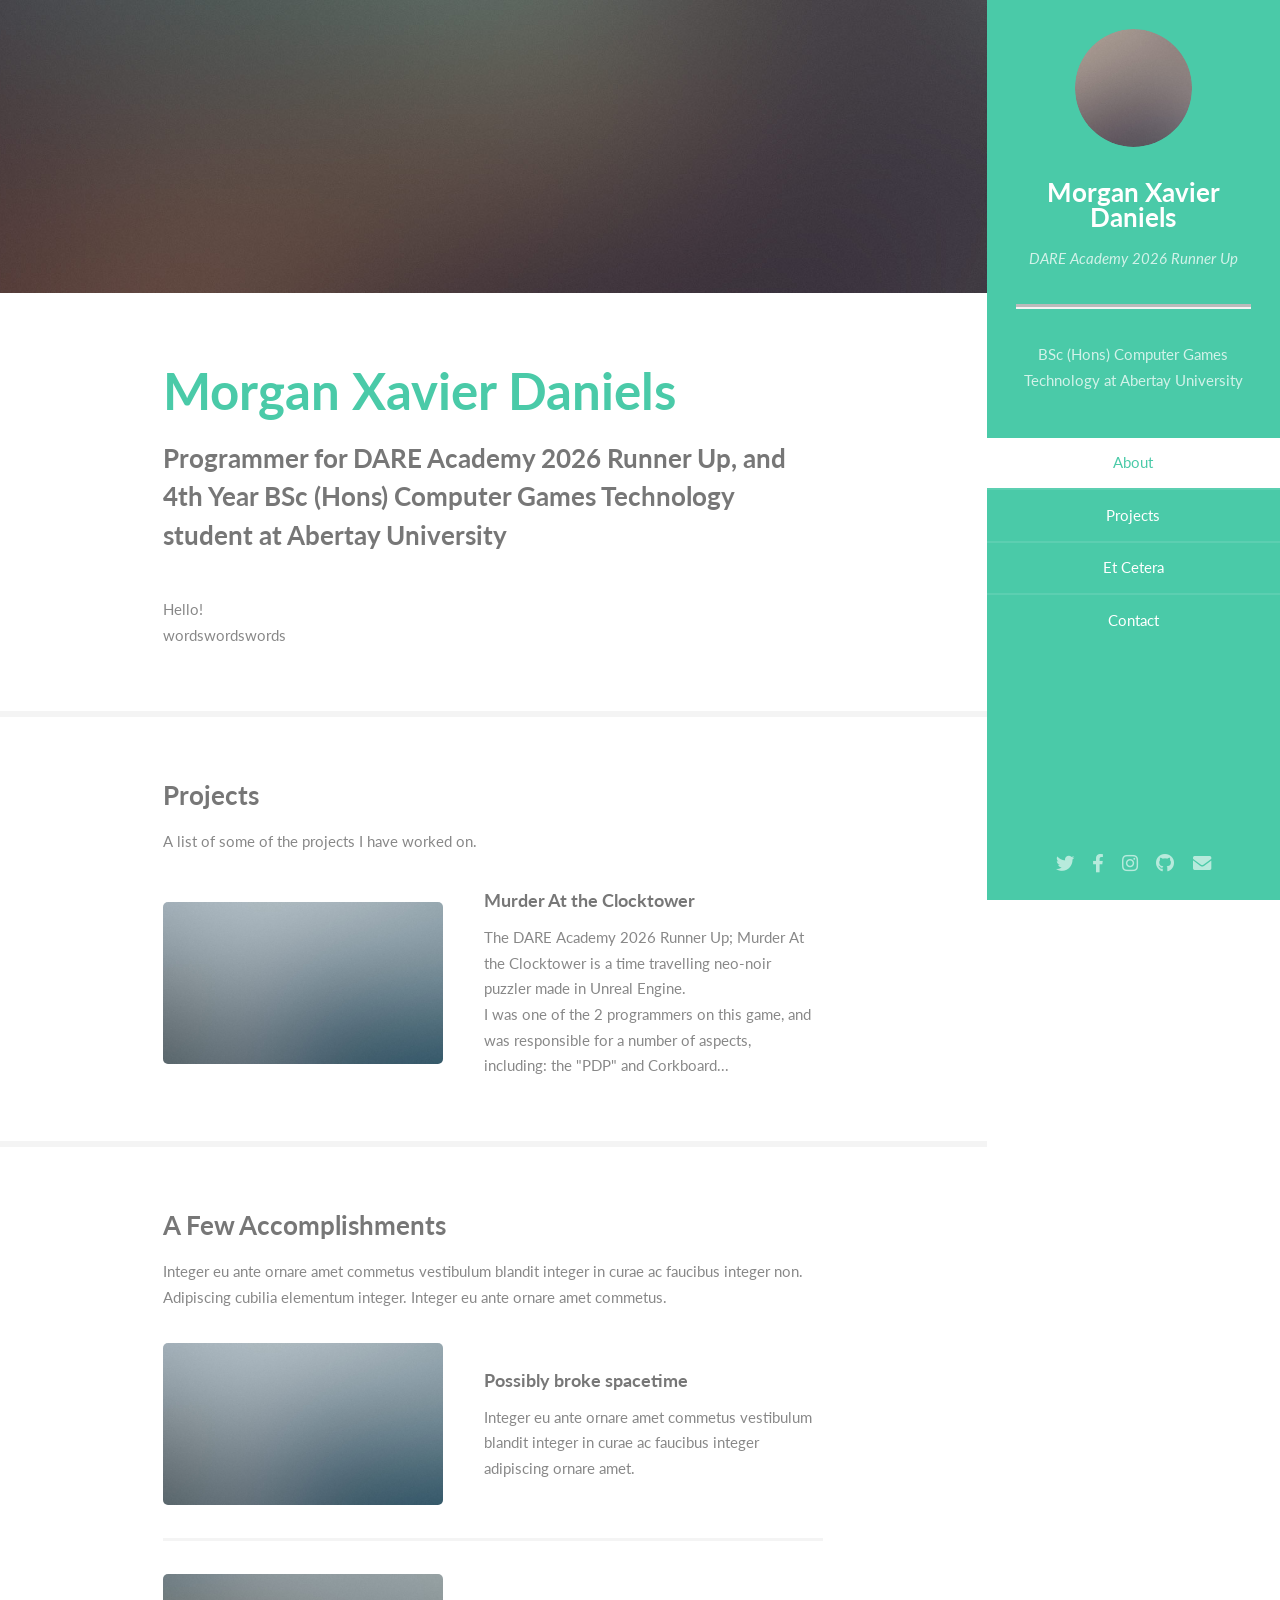
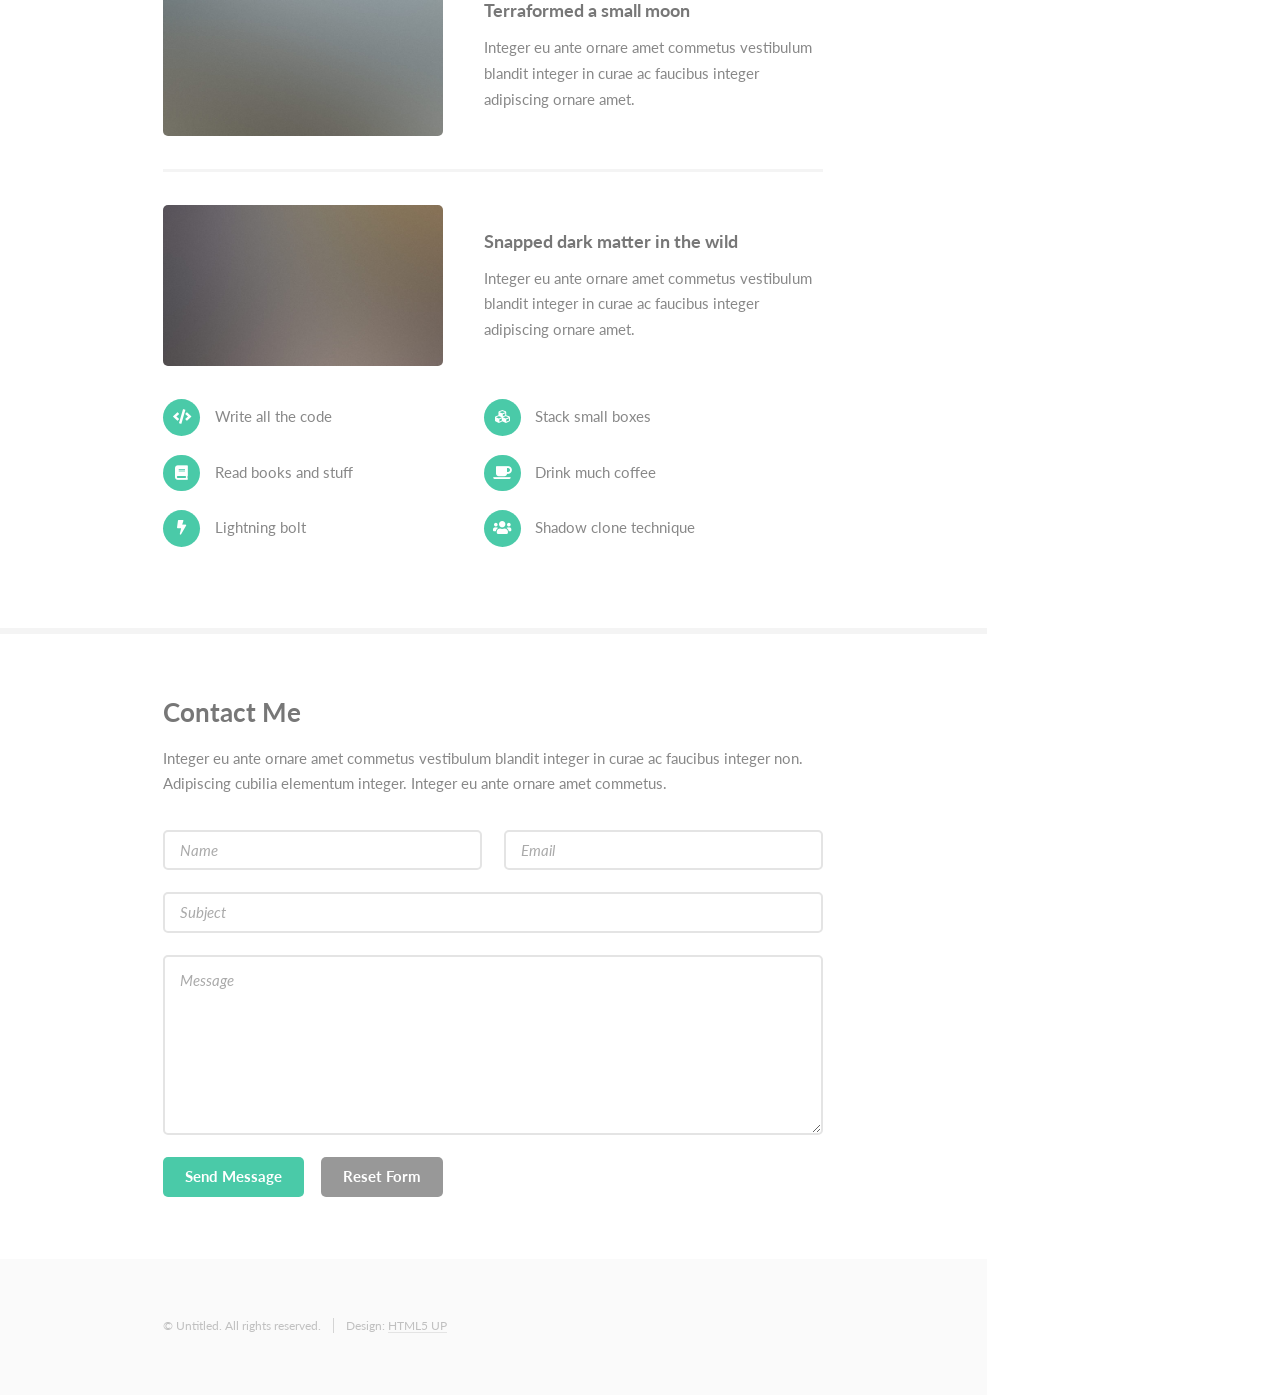
==== commit 14a15927: "Update index.html You cant edit more than one file per commit on githubs website, hence the partiall" ====
--- a/index.html
+++ b/index.html
@@ -65,15 +65,17 @@
 							<section id="two">
 								<div class="container">
 									<h3>Projects</h3>
-									<p>A </p>
-									<ul class="feature-icons">
-										<li class="icon solid fa-code">Write all the code</li>
-										<li class="icon solid fa-cubes">Stack small boxes</li>
-										<li class="icon solid fa-book">Read books and stuff</li>
-										<li class="icon solid fa-coffee">Drink much coffee</li>
-										<li class="icon solid fa-bolt">Lightning bolt</li>
-										<li class="icon solid fa-users">Shadow clone technique</li>
-									</ul>
+									<p>A list of some of the projects I have worked on.</p>
+										<div class="features">
+											<article>
+												<a href="#" class="image"><img src="ReadOnly/images/pic01.jpg" alt="" /></a>
+												<div class="inner">
+													<h4>Murder At the Clocktower</h4>
+													<p>The DARE Academy 2026 Runner Up; Murder At the Clocktower is a time travelling neo-noir puzzler made in Unreal Engine. <br/>
+													   I was one of the 2 programmers on this game, and was responsible for a number of aspects, including: the "PDP" and Corkboard...</p>
+												</div>
+											</article>
+										</div>
 								</div>
 							</section>
 
@@ -104,6 +106,14 @@
 												<p>Integer eu ante ornare amet commetus vestibulum blandit integer in curae ac faucibus integer adipiscing ornare amet.</p>
 											</div>
 										</article>
+									<ul class="feature-icons">
+										<li class="icon solid fa-code">Write all the code</li>
+										<li class="icon solid fa-cubes">Stack small boxes</li>
+										<li class="icon solid fa-book">Read books and stuff</li>
+										<li class="icon solid fa-coffee">Drink much coffee</li>
+										<li class="icon solid fa-bolt">Lightning bolt</li>
+										<li class="icon solid fa-users">Shadow clone technique</li>
+									</ul>
 									</div>
 								</div>
 							</section>
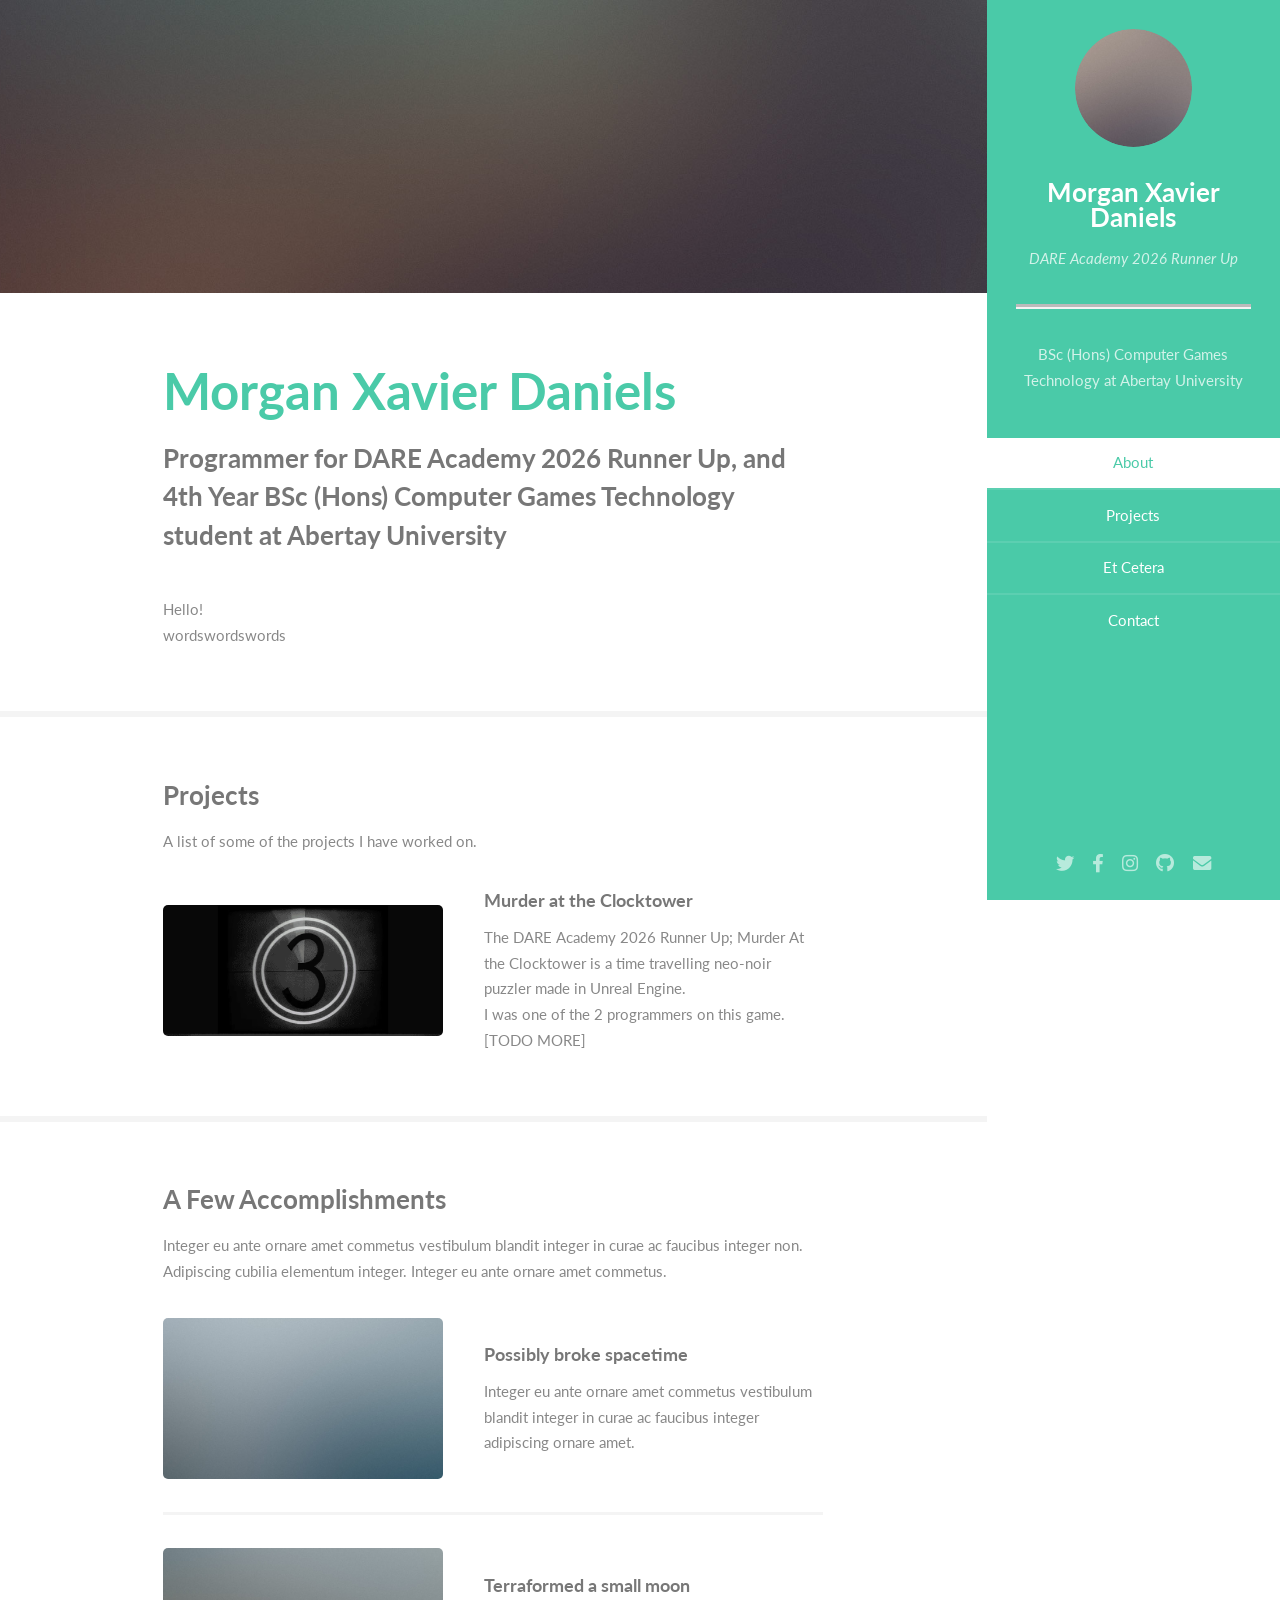
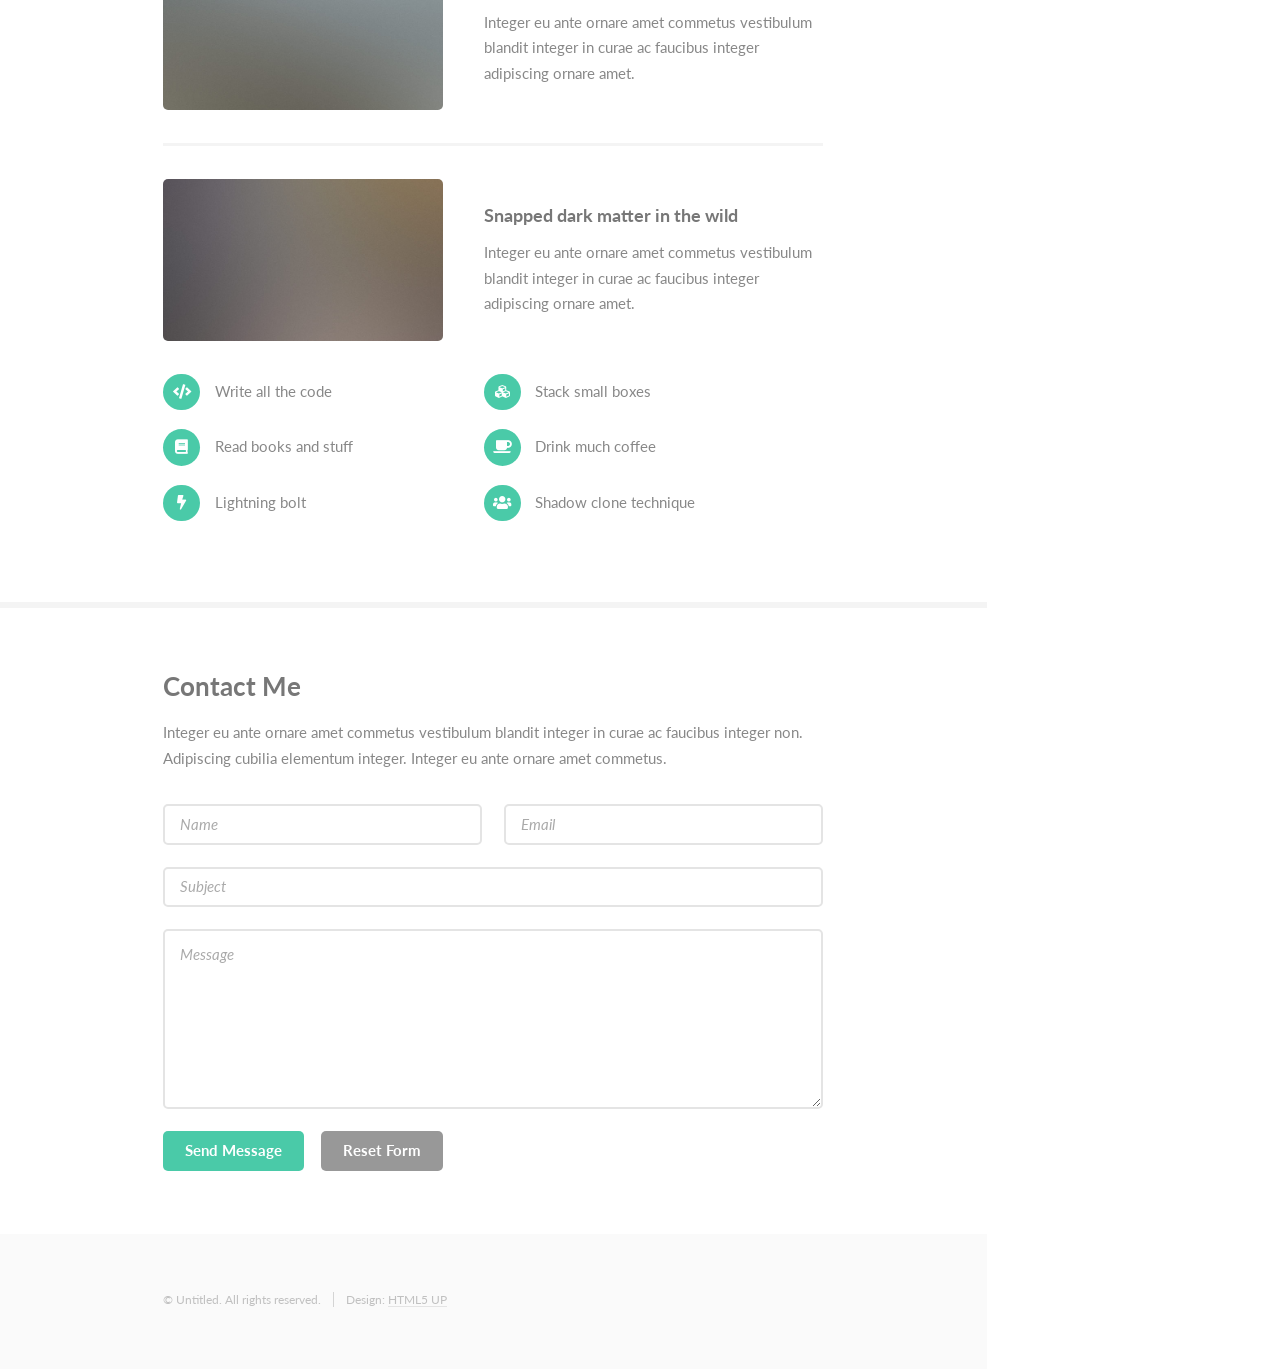
==== commit 6031e952: "MatCt gif" ====
--- a/index.html
+++ b/index.html
@@ -68,11 +68,11 @@
 									<p>A list of some of the projects I have worked on.</p>
 										<div class="features">
 											<article>
-												<a href="#" class="image"><img src="ReadOnly/images/pic01.jpg" alt="" /></a>
+												<a href="#" class="image"><img src="images/projects/MatCt.gif" alt="Murder at the Clocktower" /></a>
 												<div class="inner">
-													<h4>Murder At the Clocktower</h4>
+													<h4>Murder at the Clocktower</h4>
 													<p>The DARE Academy 2026 Runner Up; Murder At the Clocktower is a time travelling neo-noir puzzler made in Unreal Engine. <br/>
-													   I was one of the 2 programmers on this game, and was responsible for a number of aspects, including: the "PDP" and Corkboard...</p>
+													   I was one of the 2 programmers on this game. [TODO MORE]</p>
 												</div>
 											</article>
 										</div>
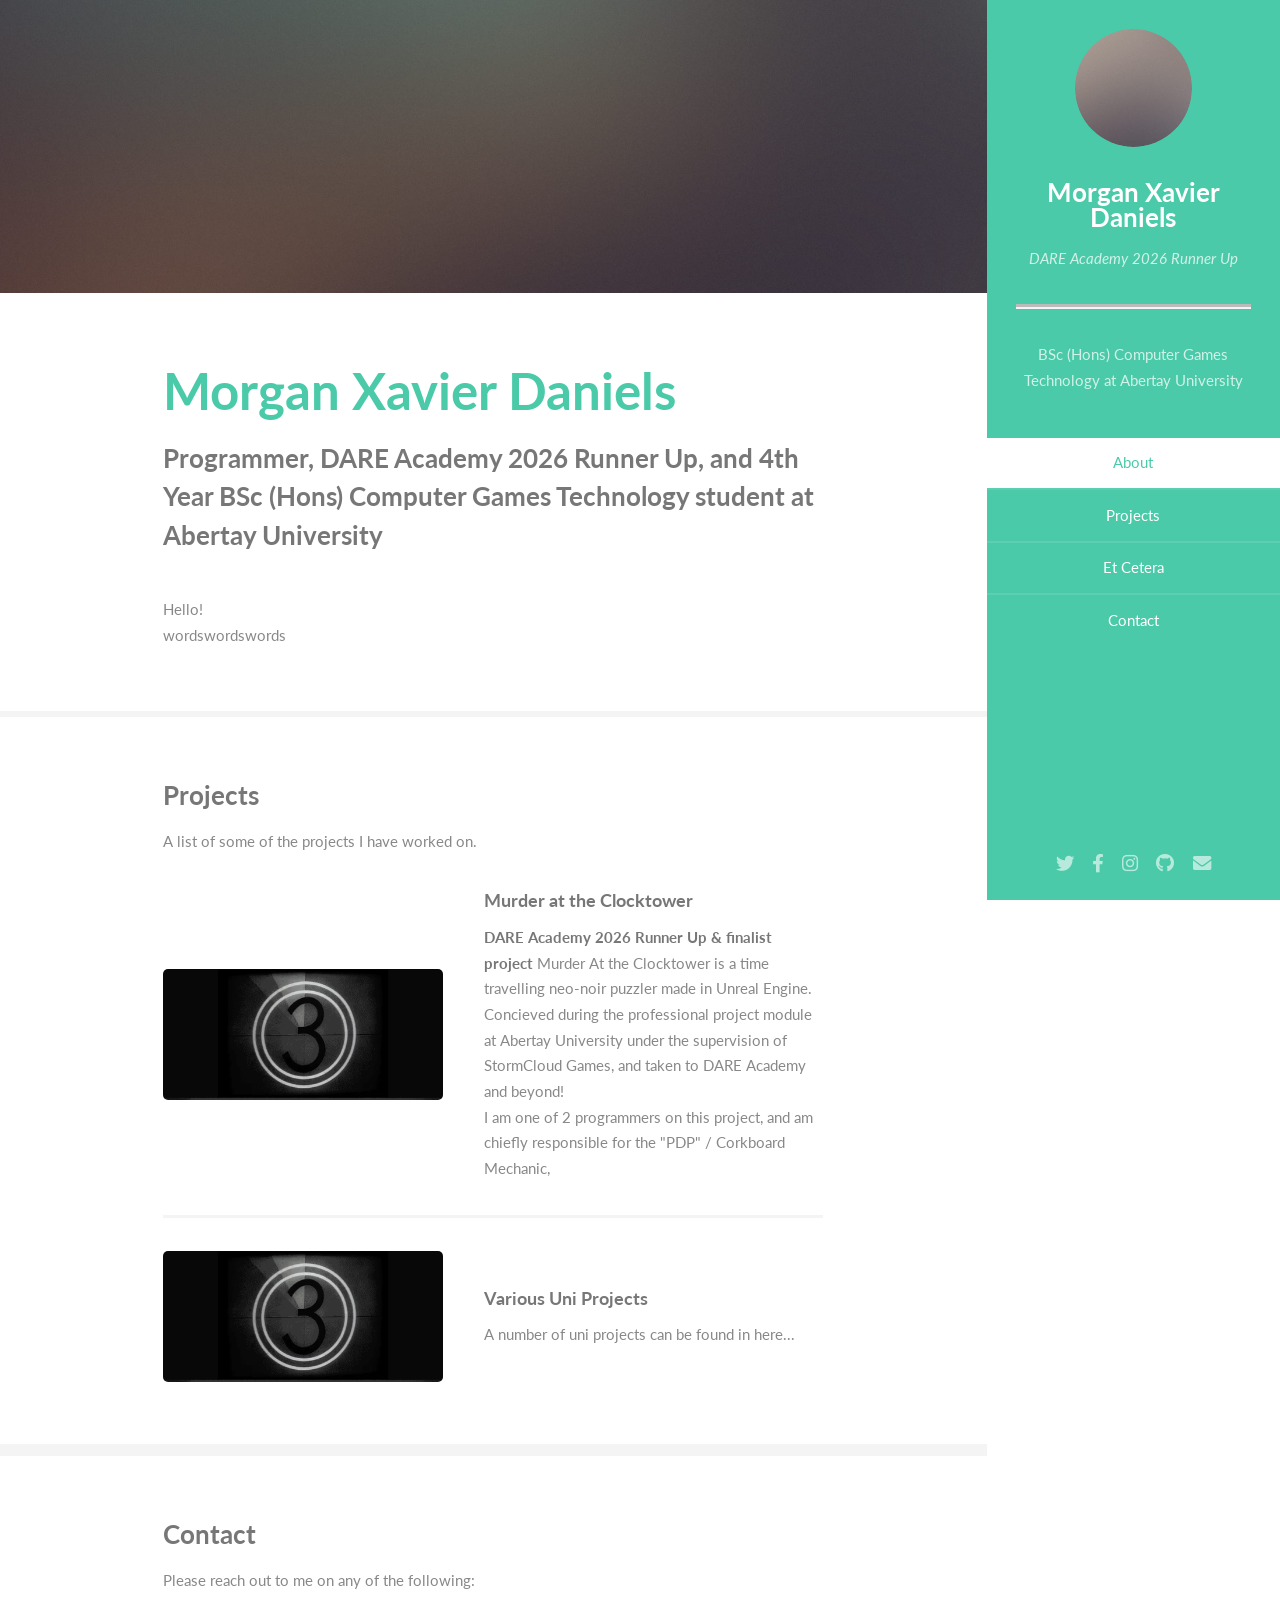
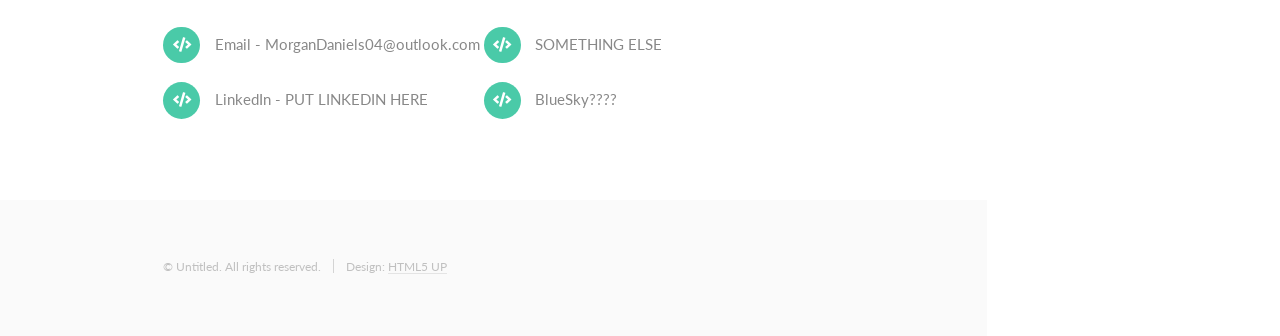
==== commit e8a46e00: "More text..." ====
--- a/index.html
+++ b/index.html
@@ -6,7 +6,7 @@
 -->
 <html>
 	<head>
-		<title>Read Only by HTML5 UP</title>
+		<title>Morgan Xavier Daniels</title>
 		<meta charset="utf-8" />
 		<meta name="viewport" content="width=device-width, initial-scale=1, user-scalable=no" />
 		<link rel="stylesheet" href="ReadOnly/assets/css/main.css" />
@@ -55,7 +55,7 @@
 								<div class="container">
 									<header class="major">
 										<h2>Morgan Xavier Daniels</h2>
-										<p>Programmer for DARE Academy 2026 Runner Up, and 4th Year BSc (Hons) Computer Games Technology student at Abertay University<br /></p>
+										<p>Programmer, DARE Academy 2026 Runner Up, and 4th Year BSc (Hons) Computer Games Technology student at Abertay University<br /></p>
 									</header>
 									<p>Hello!<br/>wordswordswords</p>
 								</div>
@@ -66,22 +66,36 @@
 								<div class="container">
 									<h3>Projects</h3>
 									<p>A list of some of the projects I have worked on.</p>
-										<div class="features">
-											<article>
-												<a href="#" class="image"><img src="images/projects/MatCt.gif" alt="Murder at the Clocktower" /></a>
-												<div class="inner">
-													<h4>Murder at the Clocktower</h4>
-													<p>The DARE Academy 2026 Runner Up; Murder At the Clocktower is a time travelling neo-noir puzzler made in Unreal Engine. <br/>
-													   I was one of the 2 programmers on this game. [TODO MORE]</p>
-												</div>
-											</article>
+									<div class="features">
+										<article>
+											<a href="#" class="image"><img src="images/projects/MatCt.gif" alt="Murder at the Clocktower" /></a>
+											<div class="inner">
+												<a href="https://exotic-rat-studios.itch.io/murder-at-the-clocktower"><h4>Murder at the Clocktower</h4></a>
+												<p>
+													<b>DARE Academy 2026 Runner Up & finalist project</b>
+													Murder At the Clocktower is a time travelling neo-noir puzzler made in Unreal Engine. <br />
+													Concieved during the professional project module at Abertay University under the supervision of StormCloud Games, and taken to DARE Academy and beyond! <br/>
+													I am one of 2 programmers on this project, and am chiefly responsible for the "PDP" / Corkboard Mechanic, 
+												</p>
+											</div>
+										</article>
+
+										<article>
+										<a href="#" class="image"><img src="images/projects/MatCt.gif" alt="Murder at the Clocktower" /></a>
+										<div class="inner">
+											<h4>Various Uni Projects</h4>
+											<p>
+												A number of uni projects can be found in here...
+											</p>
 										</div>
+										</article>
+									</div>
 								</div>
 							</section>
 
 						<!-- Three -->
 							<section id="three">
-								<div class="container">
+								<!--<div class="container">
 									<h3>A Few Accomplishments</h3>
 									<p>Integer eu ante ornare amet commetus vestibulum blandit integer in curae ac faucibus integer non. Adipiscing cubilia elementum integer. Integer eu ante ornare amet commetus.</p>
 									<div class="features">
@@ -115,28 +129,20 @@
 										<li class="icon solid fa-users">Shadow clone technique</li>
 									</ul>
 									</div>
-								</div>
+								</div>-->
 							</section>
 
 						<!-- Four -->
 							<section id="four">
 								<div class="container">
-									<h3>Contact Me</h3>
-									<p>Integer eu ante ornare amet commetus vestibulum blandit integer in curae ac faucibus integer non. Adipiscing cubilia elementum integer. Integer eu ante ornare amet commetus.</p>
-									<form method="post" action="#">
-										<div class="row gtr-uniform">
-											<div class="col-6 col-12-xsmall"><input type="text" name="name" id="name" placeholder="Name" /></div>
-											<div class="col-6 col-12-xsmall"><input type="email" name="email" id="email" placeholder="Email" /></div>
-											<div class="col-12"><input type="text" name="subject" id="subject" placeholder="Subject" /></div>
-											<div class="col-12"><textarea name="message" id="message" placeholder="Message" rows="6"></textarea></div>
-											<div class="col-12">
-												<ul class="actions">
-													<li><input type="submit" class="primary" value="Send Message" /></li>
-													<li><input type="reset" value="Reset Form" /></li>
-												</ul>
-											</div>
-										</div>
-									</form>
+									<h3>Contact</h3>
+									<p>Please reach out to me on any of the following:</p>
+									<ul class="feature-icons">
+										<li class="icon solid fa-code">Email - MorganDaniels04@outlook.com</li>
+										<li class="icon solid fa-code">SOMETHING ELSE</li>
+										<li class="icon solid fa-code">LinkedIn - PUT LINKEDIN HERE</li>
+										<li class="icon solid fa-code">BlueSky????</li>
+									</ul>
 								</div>
 							</section>
 
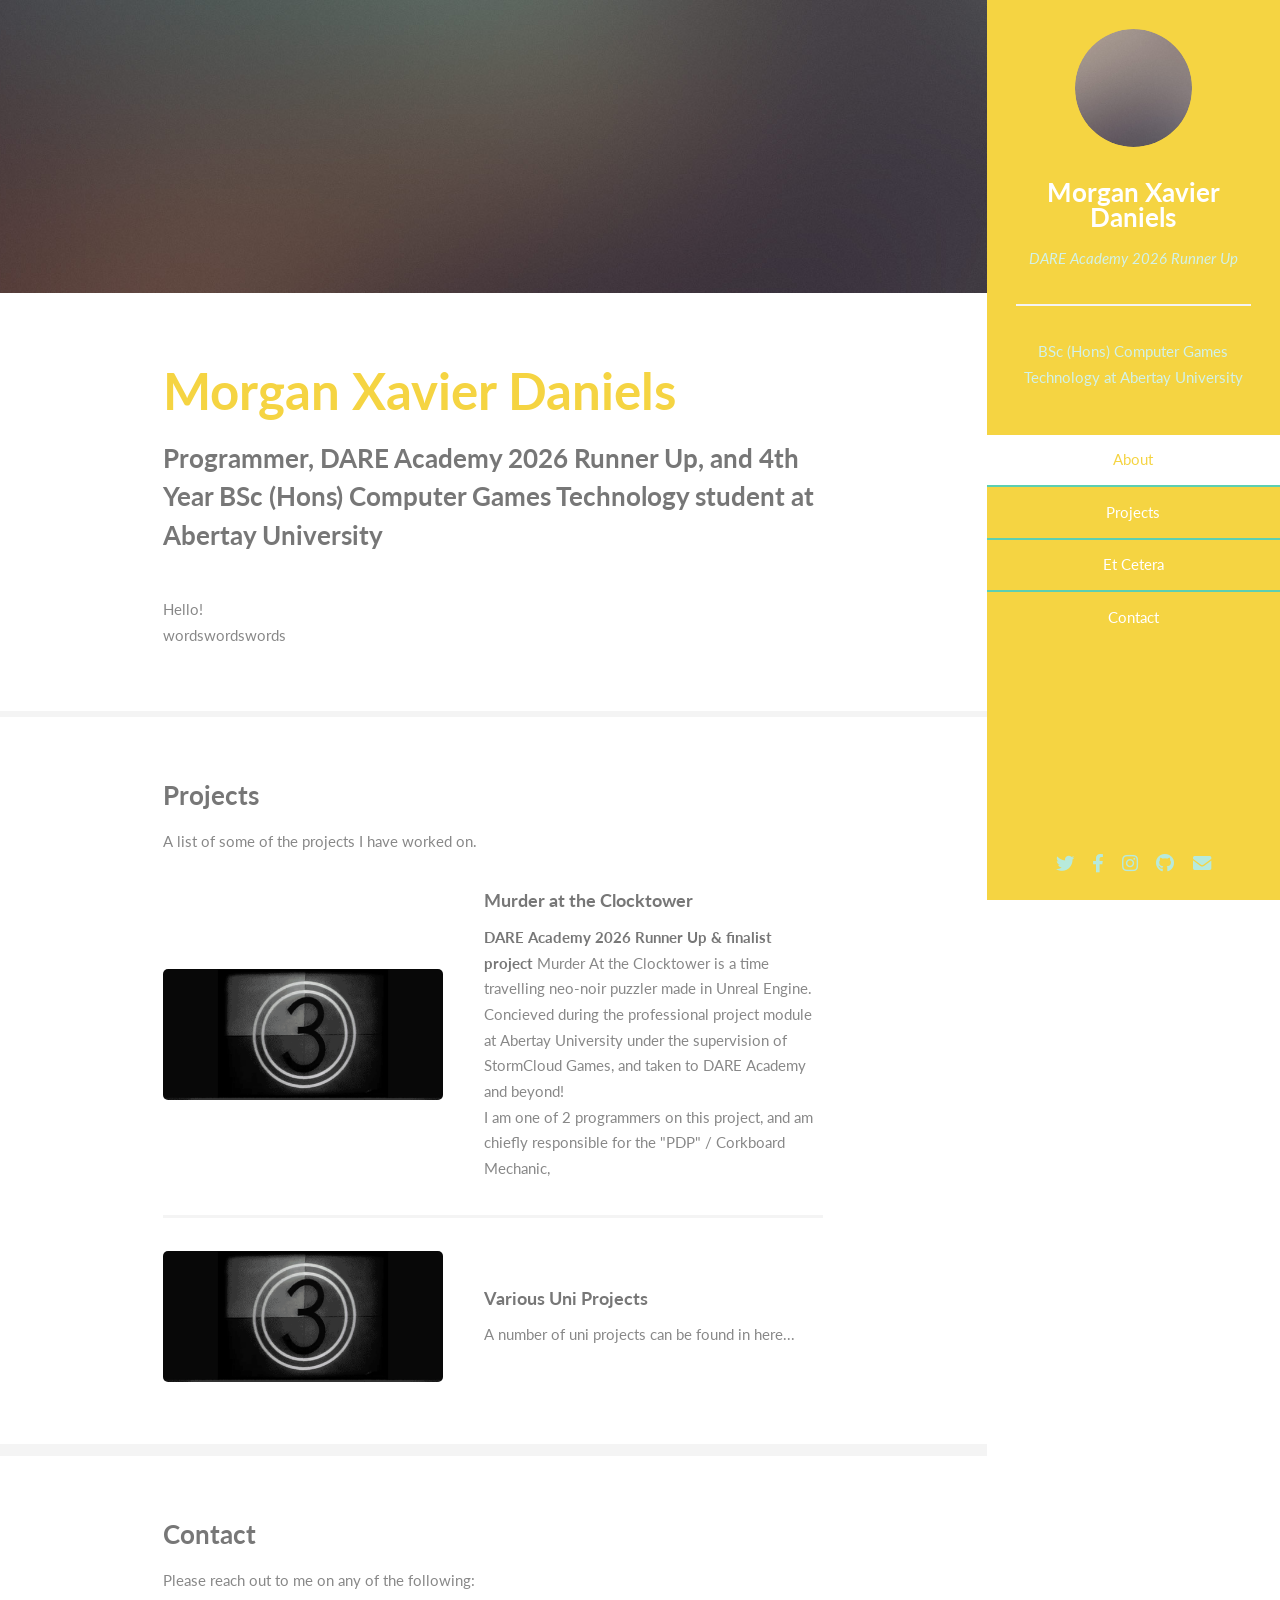
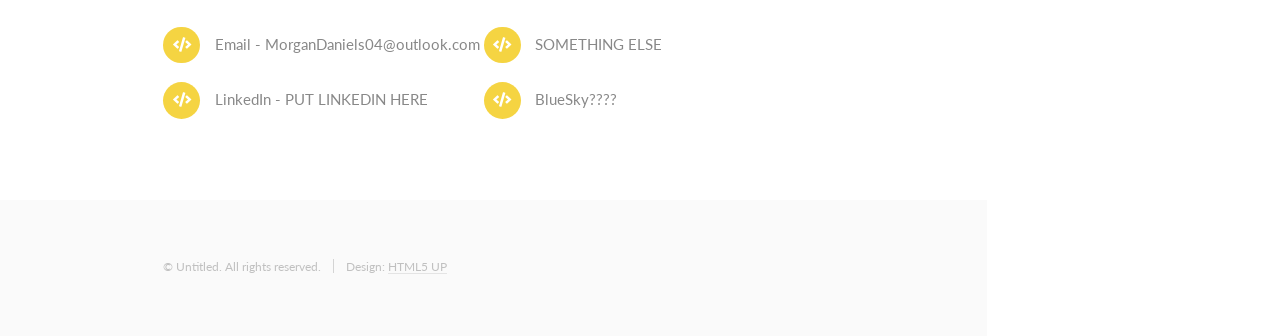
==== commit af216020: "Fixed an hr issue, have to move machines" ====
--- a/index.html
+++ b/index.html
@@ -19,7 +19,7 @@
 					<span class="image avatar"><img src="ReadOnly/images/avatar.jpg" alt="" /></span>
 					<h1 id="logo"><a href="#">Morgan Xavier Daniels</a></h1>
 					<p>DARE Academy 2026 Runner Up<br />
-					<hr class="IntroDivider">
+					<hr />
 					BSc (Hons) Computer Games Technology at Abertay University</p>
 				</header>
 				<nav id="nav">
--- a/ReadOnly/assets/css/main.css
+++ b/ReadOnly/assets/css/main.css
@@ -29,11 +29,6 @@
 footer, header, hgroup, menu, nav, section {
 	display: block;}
 
-hr.IntroDivider /*Added this as rather than sift through a bunch of uncommented classes, id rather do one I dont need to find and just know it does what it says on the tin.*/
-{
-	border-top: 3px solid #bbb;
-}
-
 body {
 	line-height: 1;
 }
@@ -122,7 +117,7 @@
 
 		a:hover {
 			border-bottom-color: transparent;
-			color: #4acaa8 !important;
+			color: #f5d442 !important;
 		}
 
 	strong, b {
@@ -1790,7 +1785,7 @@
 	}
 
 	header.major h2 {
-		color: #4acaa8;
+		color: #f5d442;
 		font-size: 3.5em;
 	}
 
@@ -1853,7 +1848,7 @@
 		input[type="email"]:focus,
 		select:focus,
 		textarea:focus {
-			border-color: #4acaa8;
+			border-color: #f5d442;
 		}
 
 	select {
@@ -1958,7 +1953,7 @@
 
 		input[type="checkbox"]:focus + label:before,
 		input[type="radio"]:focus + label:before {
-			border-color: #4acaa8;
+			border-color: #f5d442;
 		}
 
 	input[type="checkbox"] + label:before {
@@ -2407,7 +2402,7 @@
 			}
 
 			ul.feature-icons li:before {
-				background: #4acaa8;
+				background: #f5d442;
 				border-radius: 100%;
 				color: #ffffff;
 				display: block;
@@ -2623,7 +2618,7 @@
 		input[type="reset"].primary,
 		input[type="button"].primary,
 		.button.primary {
-			background-color: #4acaa8;
+			background-color: #f5d442;
 			color: #ffffff !important;
 		}
 
@@ -2705,7 +2700,7 @@
 		-webkit-justify-content: space-between;
 		-ms-justify-content: space-between;
 		justify-content: space-between;
-		background: #4acaa8;
+		background: #f5d442;
 		color: #d2f2e9;
 		height: 100%;
 		overflow-y: auto;
@@ -2813,7 +2808,7 @@
 
 						#header > nav ul li a.active {
 							background: #fff;
-							color: #4acaa8 !important;
+							color: #f5d442 !important;
 						}
 
 					#header > nav ul li:first-child {
@@ -3081,7 +3076,7 @@
 					}
 
 					#titleBar .toggle:before {
-						background: #4acaa8;
+						background: #f5d442;
 						color: #ffffff;
 						content: '\f0c9';
 						display: block;
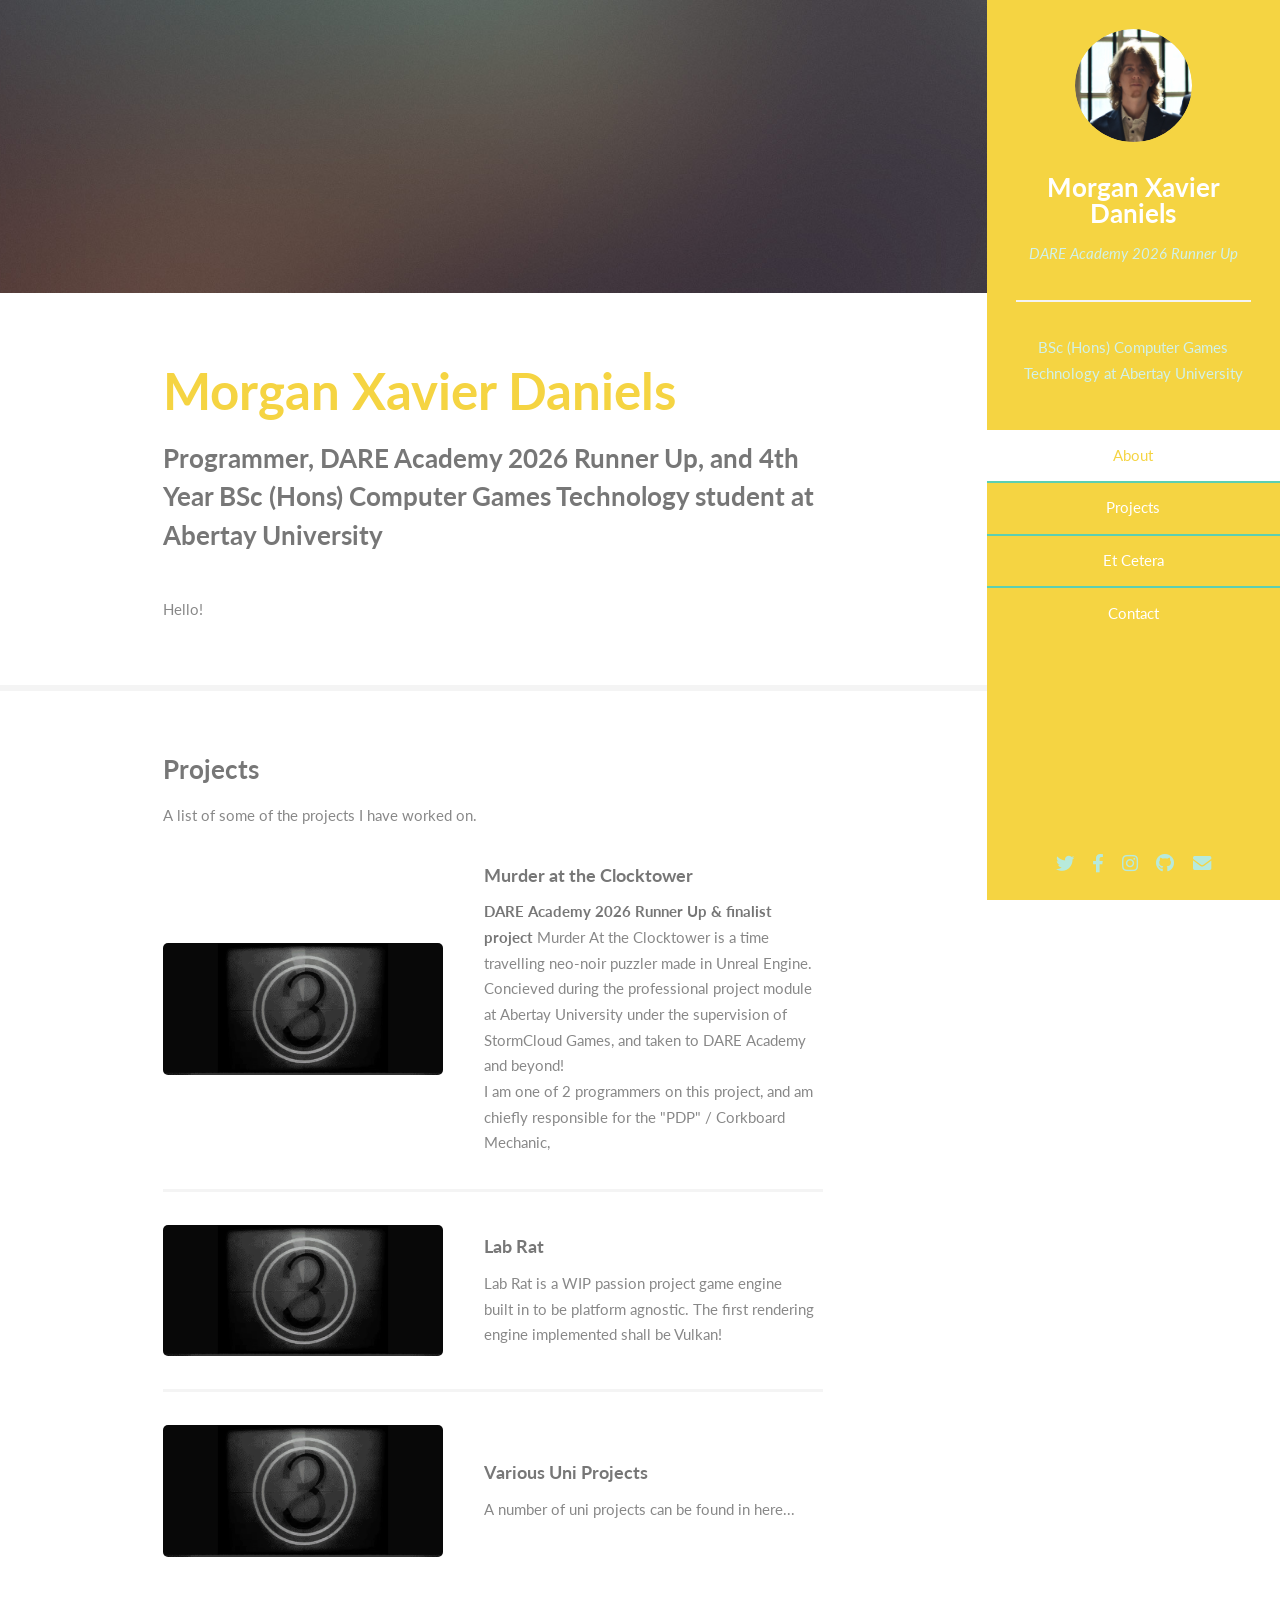
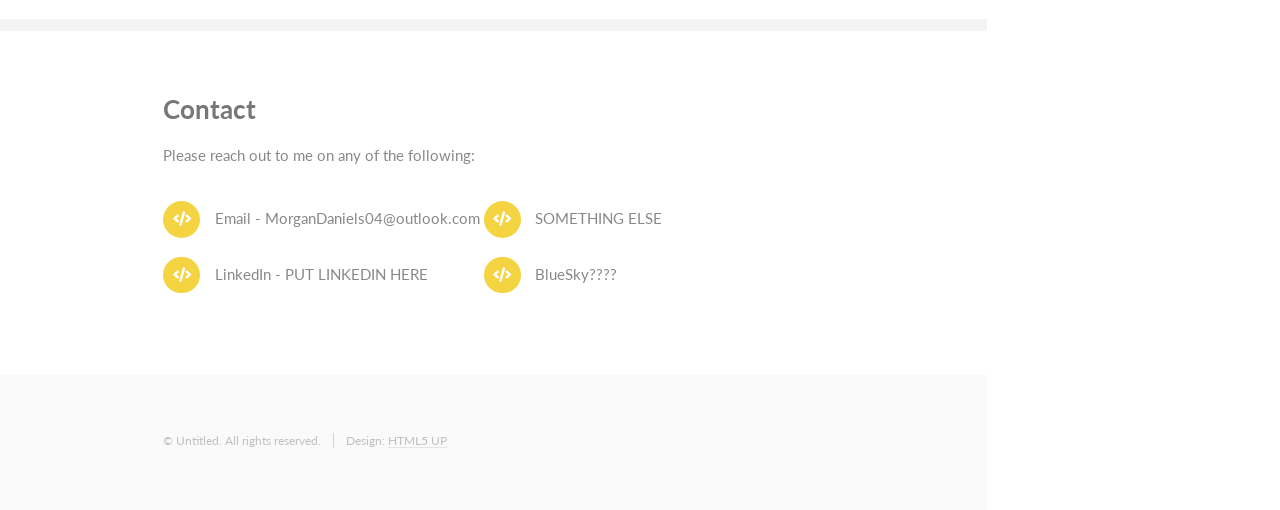
==== commit 6ba00337: "PFP Update, checking to see if format is correct..." ====
--- a/index.html
+++ b/index.html
@@ -16,7 +16,7 @@
 		<!-- Header -->
 			<section id="header">
 				<header>
-					<span class="image avatar"><img src="ReadOnly/images/avatar.jpg" alt="" /></span>
+					<span class="image avatar"><img src="images/about/ProfilePicture.JPG" alt="" /></span>
 					<h1 id="logo"><a href="#">Morgan Xavier Daniels</a></h1>
 					<p>DARE Academy 2026 Runner Up<br />
 					<hr />
@@ -57,7 +57,8 @@
 										<h2>Morgan Xavier Daniels</h2>
 										<p>Programmer, DARE Academy 2026 Runner Up, and 4th Year BSc (Hons) Computer Games Technology student at Abertay University<br /></p>
 									</header>
-									<p>Hello!<br/>wordswordswords</p>
+									<p>Hello!<br/>
+									</p>
 								</div>
 							</section>
 
@@ -79,6 +80,19 @@
 												</p>
 											</div>
 										</article>
+
+										<article>
+										<a href="#" class="image"><img src="images/projects/MatCt.gif" alt="Lab Rat Game Engine"/></a>
+										<div class="inner">
+											<h4>Lab Rat</h4>
+											<p>
+												Lab Rat is a WIP passion project game engine built in to be platform agnostic.
+												The first rendering engine implemented shall be Vulkan!
+											</p>
+										</div>
+
+										</article>
+
 
 										<article>
 										<a href="#" class="image"><img src="images/projects/MatCt.gif" alt="Murder at the Clocktower" /></a>
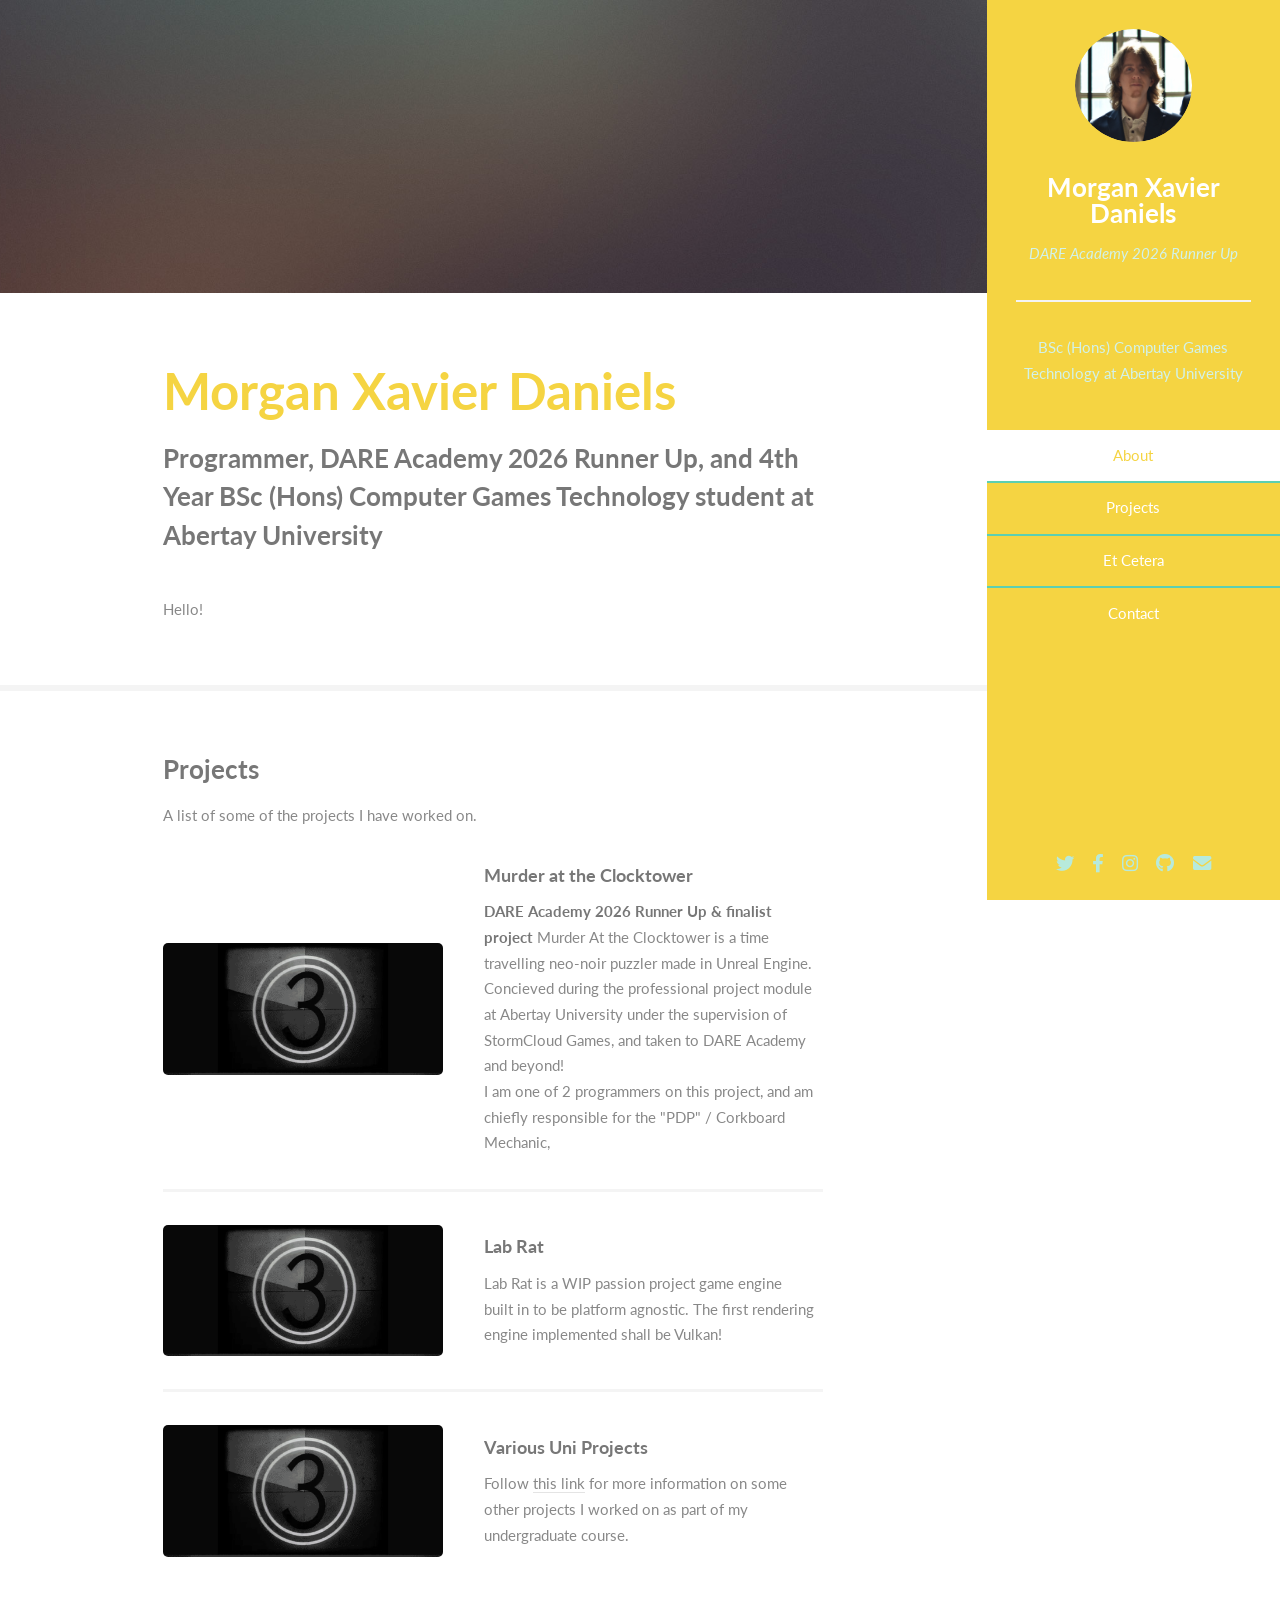
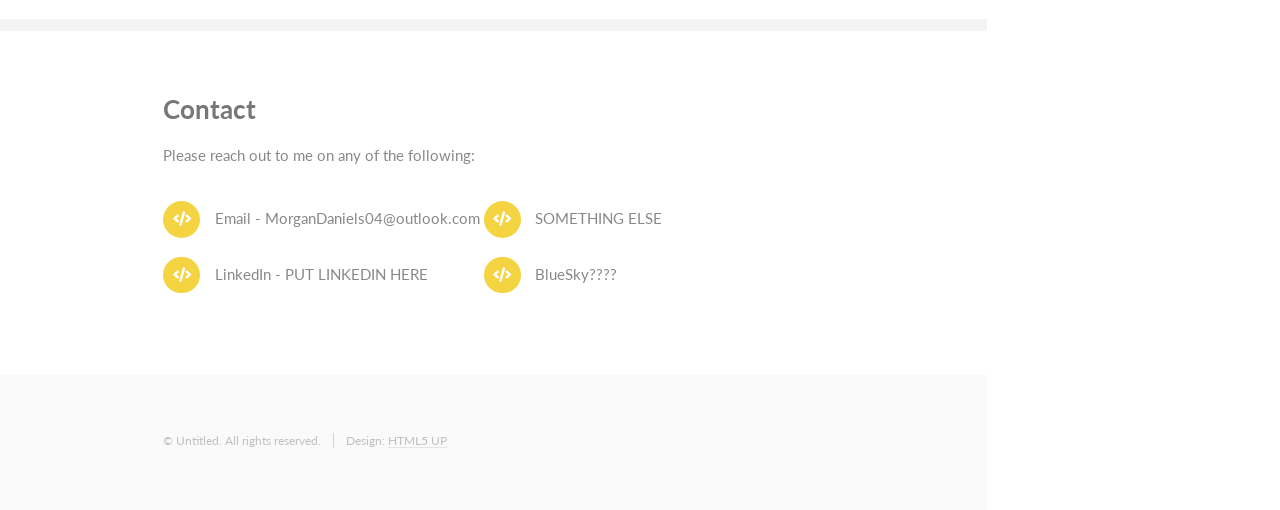
==== commit 8d0c7cd9: "Seperate page for uni work" ====
--- a/index.html
+++ b/index.html
@@ -99,7 +99,7 @@
 										<div class="inner">
 											<h4>Various Uni Projects</h4>
 											<p>
-												A number of uni projects can be found in here...
+												Follow <a href="uni.html">this link</a> for more information on some other projects I worked on as part of my undergraduate course.
 											</p>
 										</div>
 										</article>
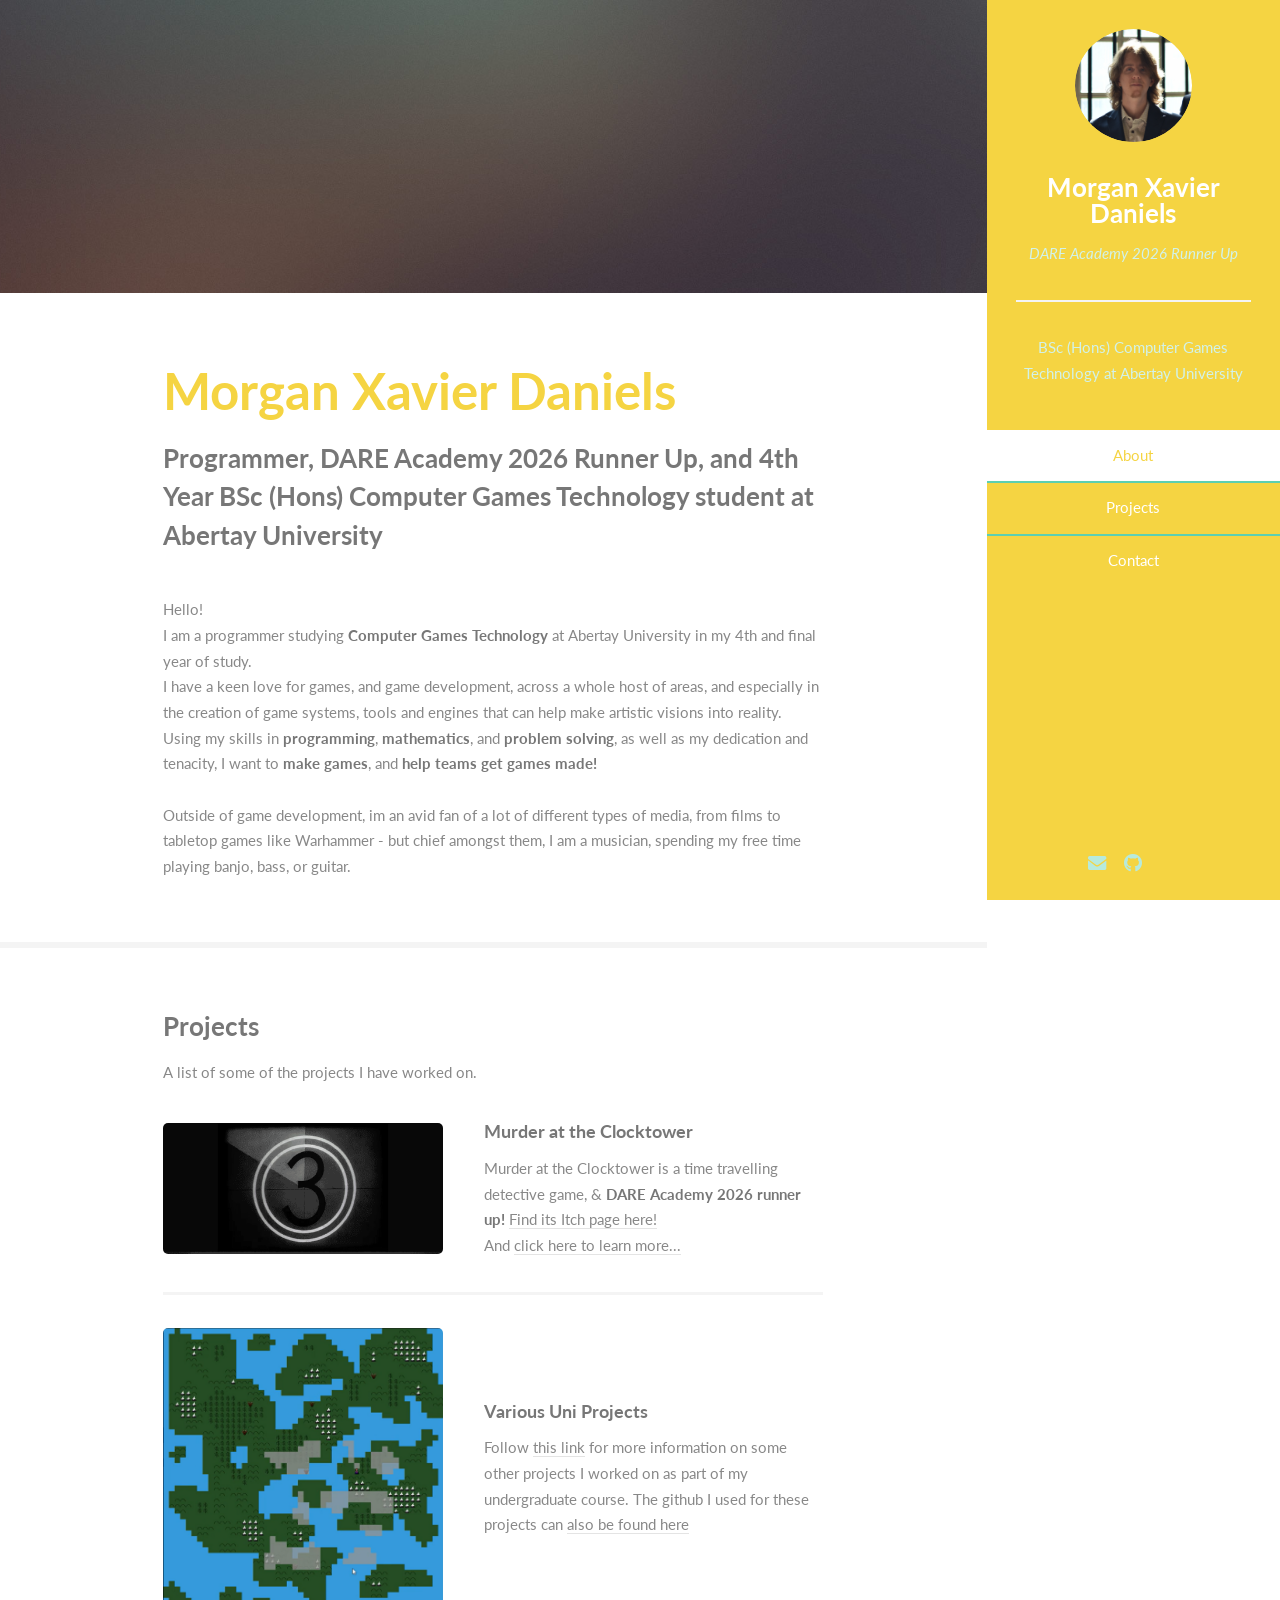
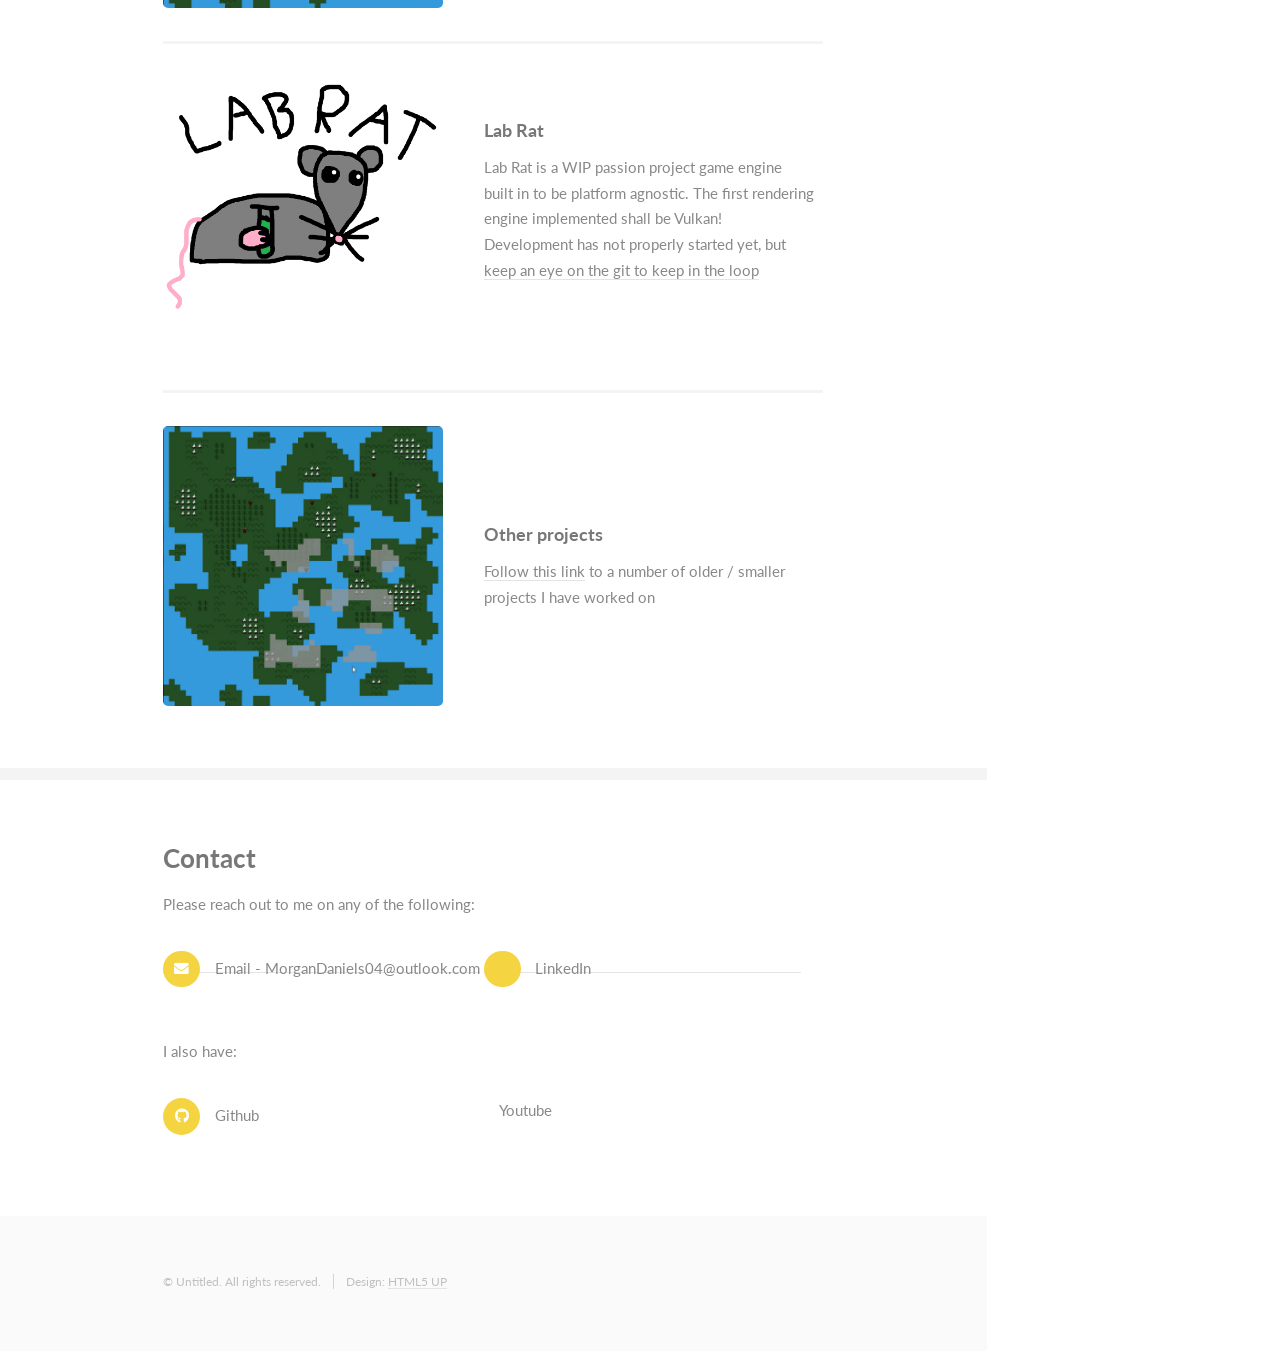
==== commit 53fbfca5: "Pre lunch push, a few changes and updates" ====
--- a/index.html
+++ b/index.html
@@ -6,13 +6,12 @@
 -->
 <html>
 	<head>
-		<title>Morgan Xavier Daniels</title>
+		<title>DXM - Morgan Xavier Daniels</title>
 		<meta charset="utf-8" />
 		<meta name="viewport" content="width=device-width, initial-scale=1, user-scalable=no" />
 		<link rel="stylesheet" href="ReadOnly/assets/css/main.css" />
 	</head>
 	<body class="is-preload">
-
 		<!-- Header -->
 			<section id="header">
 				<header>
@@ -26,18 +25,16 @@
 					<ul>
 						<li><a href="#one" class="active">About</a></li>
 						<li><a href="#two">Projects</a></li>
-						<li><a href="#three">Et Cetera</a></li>
 						<li><a href="#four">Contact</a></li>
 					</ul>
 				</nav>
 				<footer>
 					<ul class="icons">
-						<li><a href="#" class="icon brands fa-twitter"><span class="label">Twitter</span></a></li>
-						<li><a href="#" class="icon brands fa-facebook-f"><span class="label">Facebook</span></a></li>
-						<li><a href="#" class="icon brands fa-instagram"><span class="label">Instagram</span></a></li>
-						<li><a href="#" class="icon brands fa-github"><span class="label">Github</span></a></li>
-						<li><a href="#" class="icon solid fa-envelope"><span class="label">Email</span></a></li>
+						<li><a href="mailto:MorganDaniels04@outlook.com" class="icon solid fa-envelope"><span class="label">Email</span></a></li>
+						<li><a href="https://github.com/MDaniels04" class="icon brands fa-github"><span class="label">Github</span></a></li>
+						<li><a href="#" class="icon solid fa-linkedin"><span class="label">LinkedIn</span></a></li>
 					</ul>
+
 				</footer>
 			</section>
 
@@ -58,6 +55,11 @@
 										<p>Programmer, DARE Academy 2026 Runner Up, and 4th Year BSc (Hons) Computer Games Technology student at Abertay University<br /></p>
 									</header>
 									<p>Hello!<br/>
+										I am a programmer studying <b>Computer Games Technology</b> at Abertay University in my 4th and final year of study.<br/>
+										I have a keen love for games, and game development, across a whole host of areas, and especially in the creation of game systems, tools and engines that can help make artistic visions into reality. <br/>
+										Using my skills in <b>programming</b>, <b>mathematics</b>, and <b>problem solving</b>, as well as my dedication and tenacity, I want to <b>make games</b>, and <b>help teams get games made!</b></br>
+										<br/>
+										Outside of game development, im an avid fan of a lot of different types of media, from films to tabletop games like Warhammer - but chief amongst them, I am a musician, spending my free time playing banjo, bass, or guitar.
 									</p>
 								</div>
 							</section>
@@ -69,39 +71,51 @@
 									<p>A list of some of the projects I have worked on.</p>
 									<div class="features">
 										<article>
-											<a href="#" class="image"><img src="images/projects/MatCt.gif" alt="Murder at the Clocktower" /></a>
+											<a href="https://exotic-rat-studios.itch.io/murder-at-the-clocktower/devlog/1624642/murder-at-the-clocktower-v20-out-now" class="image"><img src="images/projects/MatCtLoop.gif" alt="Murder at the Clocktower" /></a>
 											<div class="inner">
 												<a href="https://exotic-rat-studios.itch.io/murder-at-the-clocktower"><h4>Murder at the Clocktower</h4></a>
 												<p>
-													<b>DARE Academy 2026 Runner Up & finalist project</b>
-													Murder At the Clocktower is a time travelling neo-noir puzzler made in Unreal Engine. <br />
-													Concieved during the professional project module at Abertay University under the supervision of StormCloud Games, and taken to DARE Academy and beyond! <br/>
-													I am one of 2 programmers on this project, and am chiefly responsible for the "PDP" / Corkboard Mechanic, 
+													Murder at the Clocktower is a time travelling detective game, & <b>DARE Academy  2026 runner up!</b>
+													<a href="https://exotic-rat-studios.itch.io/murder-at-the-clocktower/devlog/1624642/murder-at-the-clocktower-v20-out-now">Find its Itch page here!</a><br/>
+													And <a href="MatCt.html">click here to learn more...</a><br/>
+													
 												</p>
 											</div>
 										</article>
-
-										<article>
-										<a href="#" class="image"><img src="images/projects/MatCt.gif" alt="Lab Rat Game Engine"/></a>
-										<div class="inner">
-											<h4>Lab Rat</h4>
-											<p>
-												Lab Rat is a WIP passion project game engine built in to be platform agnostic.
-												The first rendering engine implemented shall be Vulkan!
-											</p>
-										</div>
-
-										</article>
-
-
-										<article>
-										<a href="#" class="image"><img src="images/projects/MatCt.gif" alt="Murder at the Clocktower" /></a>
+										<article>
+										<a href="uni.html" class="image"><img src="images/projects/Siida.png" alt="Various Uni projects" /></a>
 										<div class="inner">
 											<h4>Various Uni Projects</h4>
 											<p>
 												Follow <a href="uni.html">this link</a> for more information on some other projects I worked on as part of my undergraduate course.
+												The github I used for these projects can <a href="https://github.com/MXDanCGT">also be found here</a>
 											</p>
 										</div>
+										</article>
+										
+										<article>
+											<a href="https://github.com/MDaniels04/LabRat" class="image"><img src="images/projects/LabRat.png" alt="Lab Rat Game Engine"/></a>
+											<div class="inner">
+												<h4>Lab Rat</h4>
+												<p>
+													Lab Rat is a WIP passion project game engine built in to be platform agnostic.
+													The first rendering engine implemented shall be Vulkan!
+													Development has not properly started yet, but <a href="https://github.com/MDaniels04/LabRat">keep an eye on the git to keep in the loop<a>
+												</p>
+											</div>
+
+										</article>
+
+										<article>
+											<a href="Others.html" class="image"><img src="images/projects/Siida.png" alt="Other projects"/></a>
+											<div class="inner">
+												<h4>
+													Other projects
+												</h4>
+												<p>
+													<a href="Others.html">Follow this link</a> to a number of older / smaller projects I have worked on
+												</p>
+											</div>
 										</article>
 									</div>
 								</div>
@@ -152,10 +166,13 @@
 									<h3>Contact</h3>
 									<p>Please reach out to me on any of the following:</p>
 									<ul class="feature-icons">
-										<li class="icon solid fa-code">Email - MorganDaniels04@outlook.com</li>
-										<li class="icon solid fa-code">SOMETHING ELSE</li>
-										<li class="icon solid fa-code">LinkedIn - PUT LINKEDIN HERE</li>
-										<li class="icon solid fa-code">BlueSky????</li>
+										<a href="mailto:MorganDaniels04@outlook.com"><li class="icon solid fa-envelope">Email - MorganDaniels04@outlook.com</li></a>
+										<a href="https://www.linkedin.com/in/morgan-daniels-2548a7283"><li class="icon solid fa-linkedin">LinkedIn</li></a>
+									</ul>
+									<p>I also have:</p>
+									<ul class="feature-icons">
+										<a href="https://github.com/MDaniels04"></a><li class="icon brands fa-github">Github</li></a>
+										<a href="https://www.youtube.com/@devnyorm"<li class="icon solid fa-youtube">Youtube</li></a>
 									</ul>
 								</div>
 							</section>
